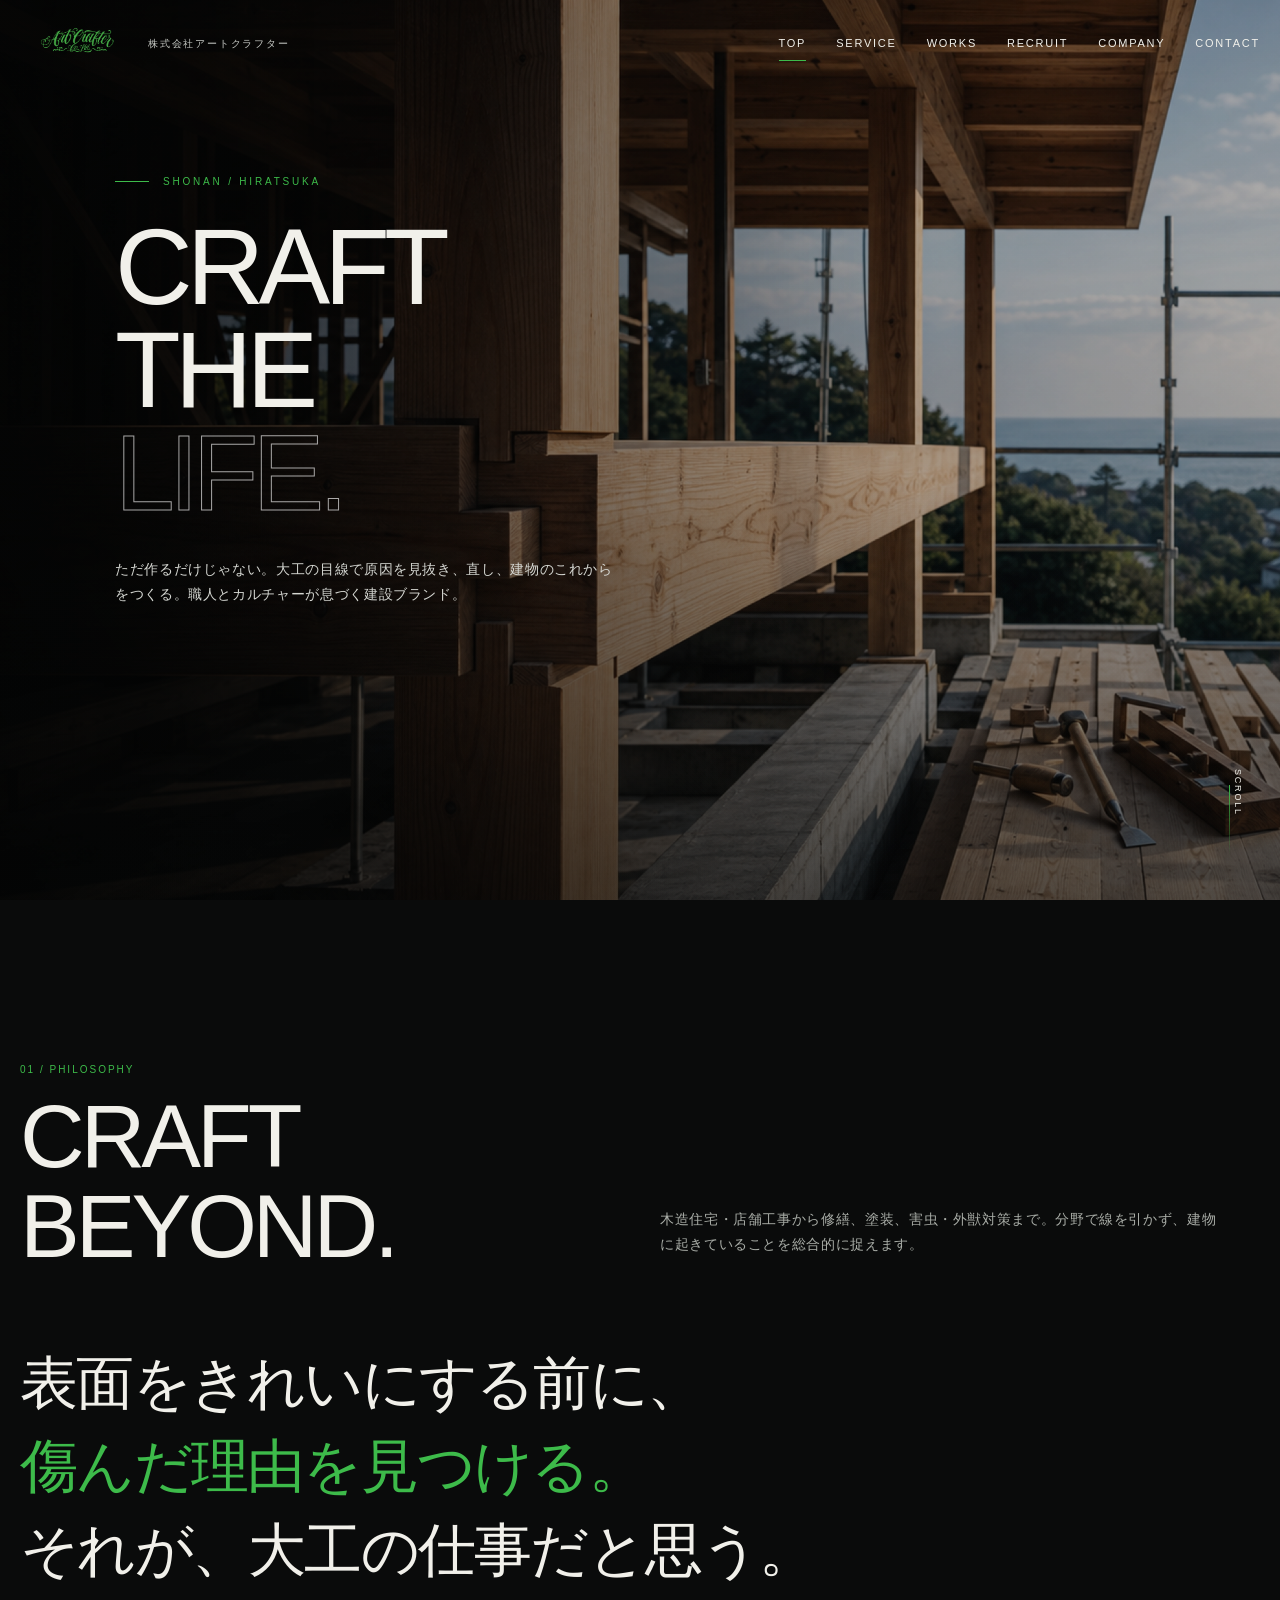
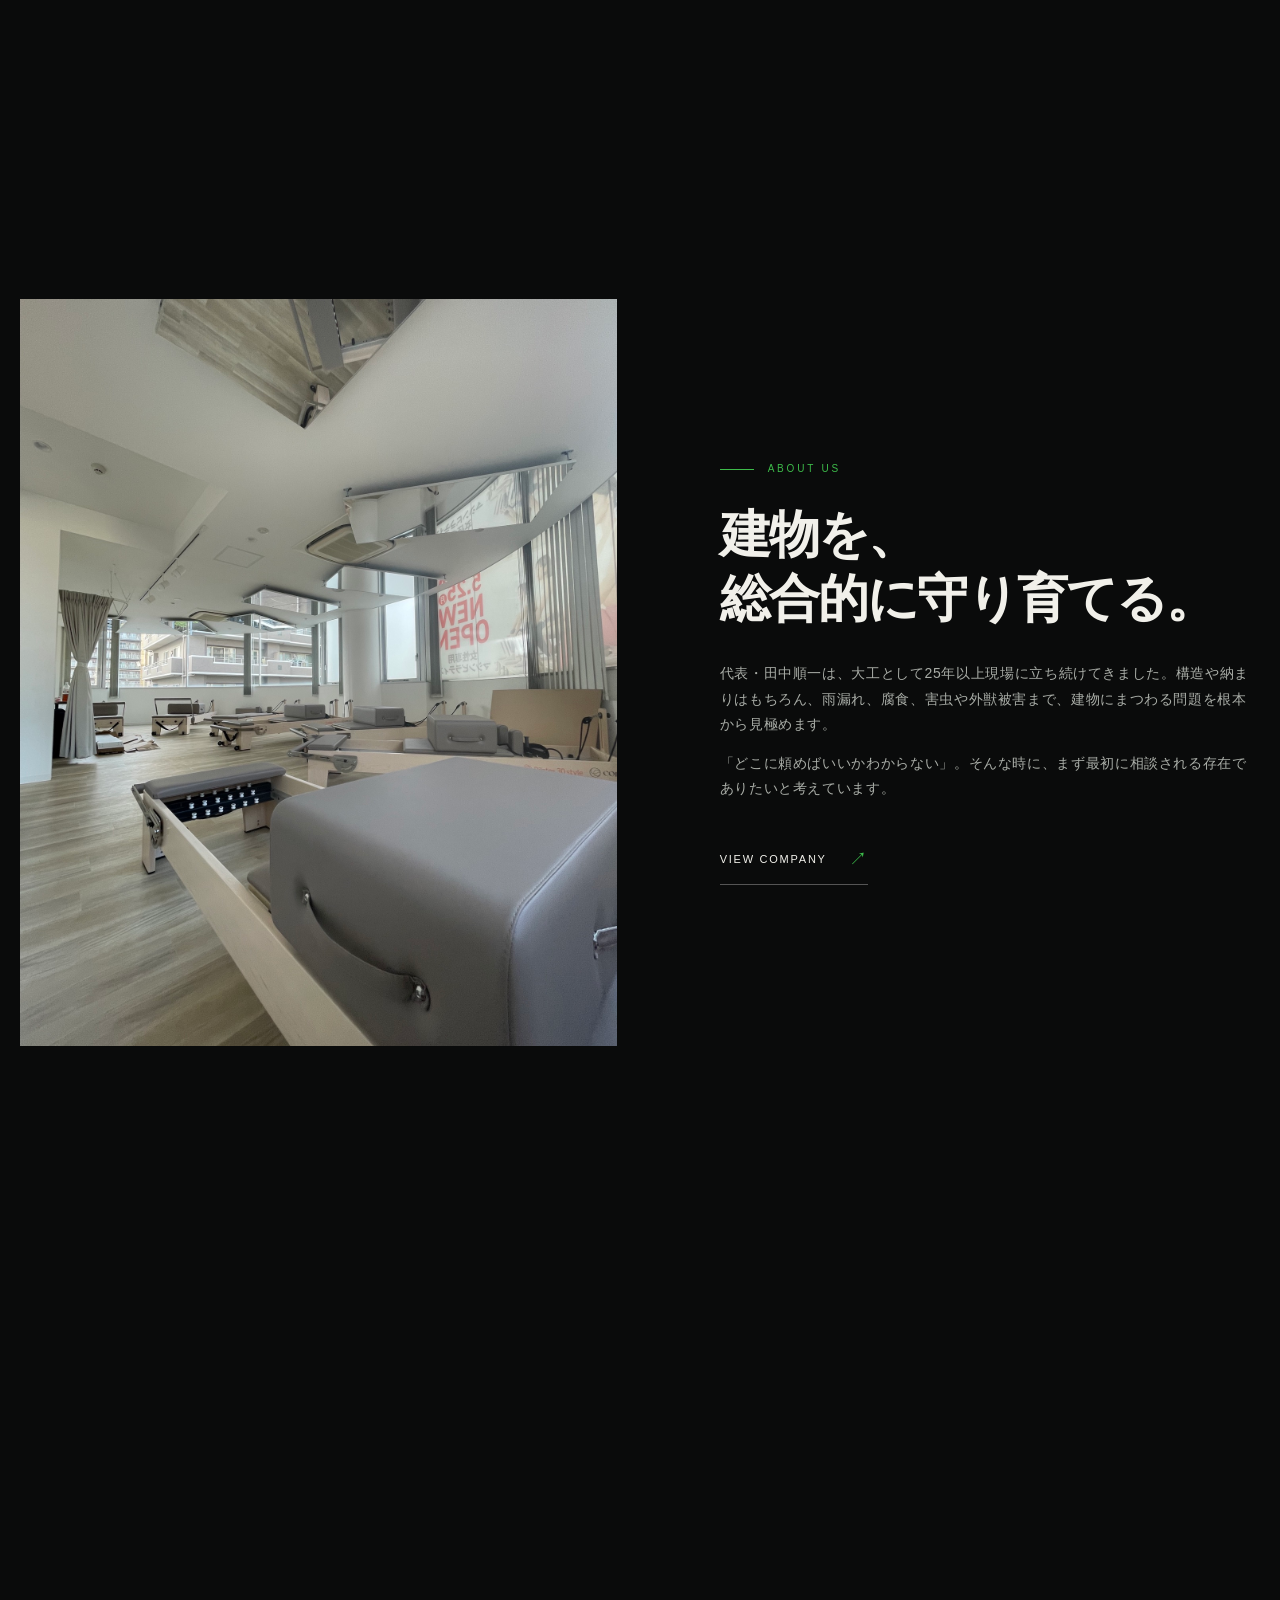
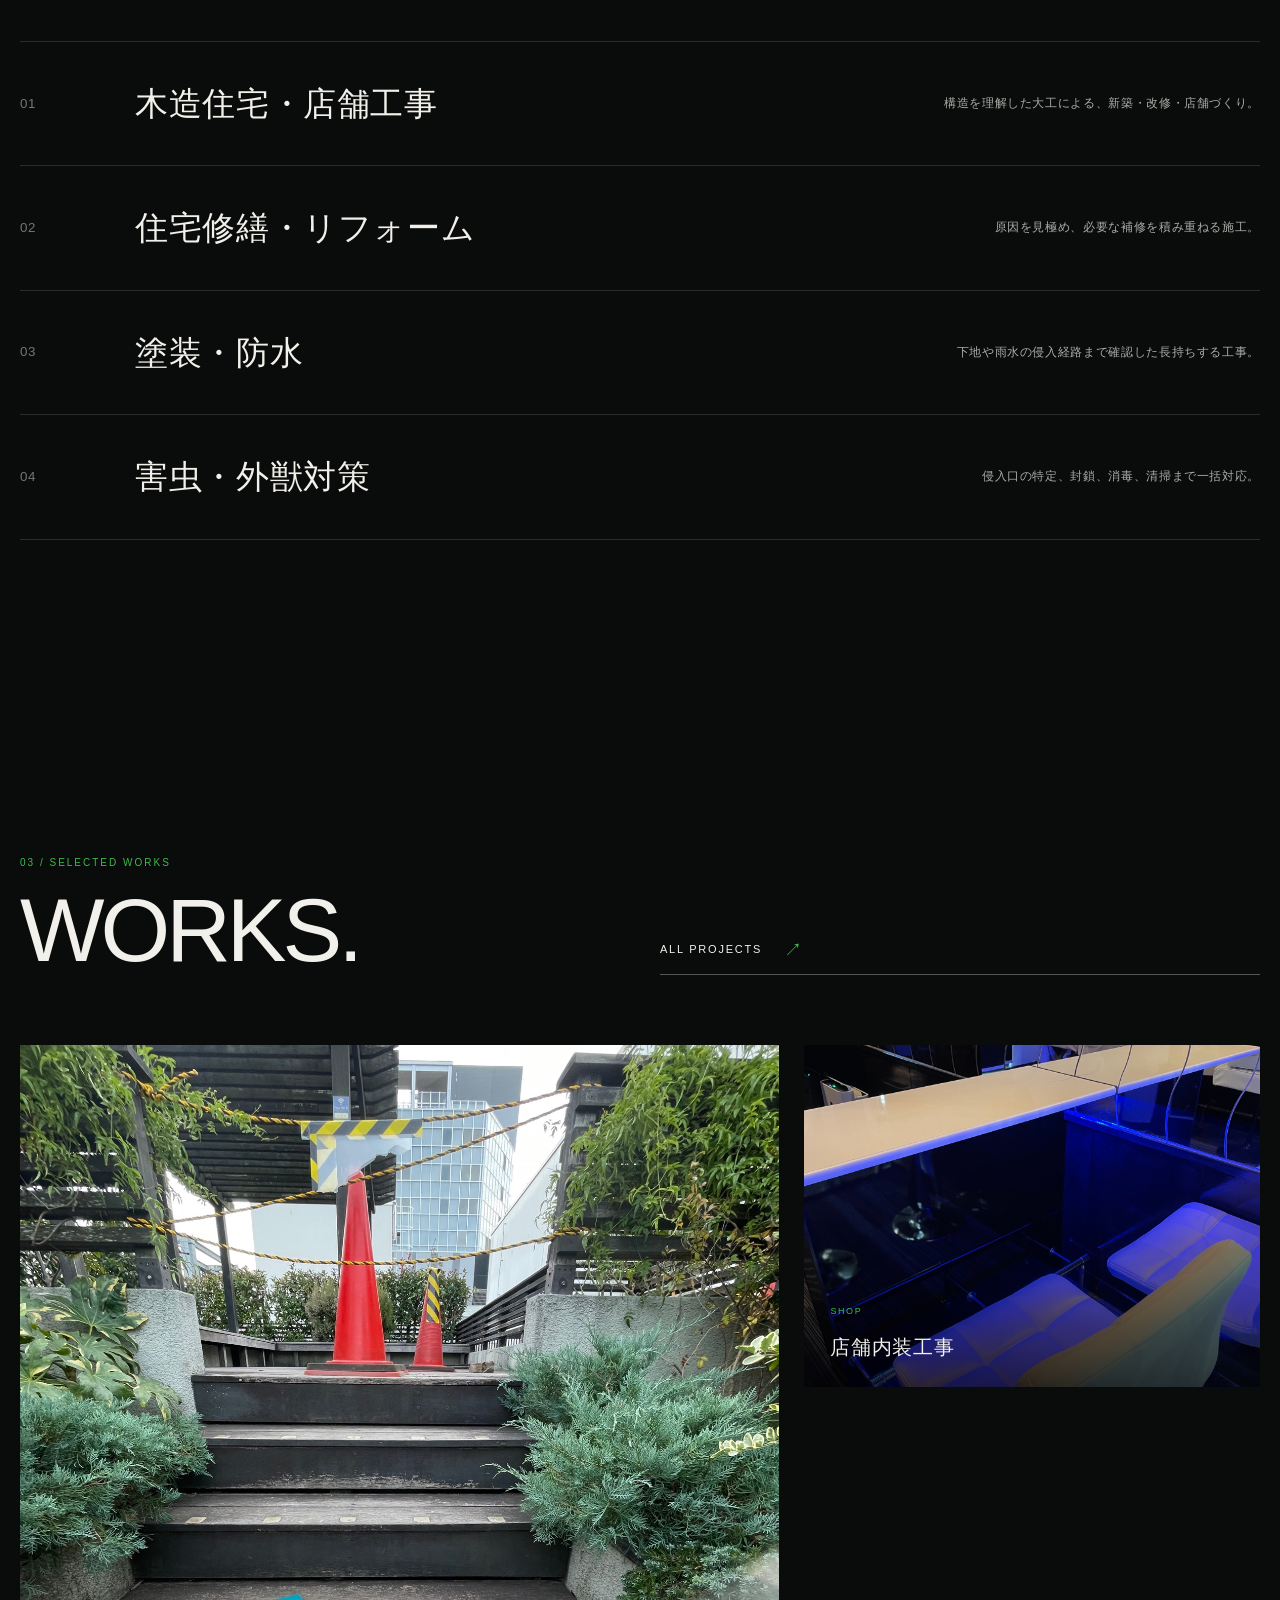
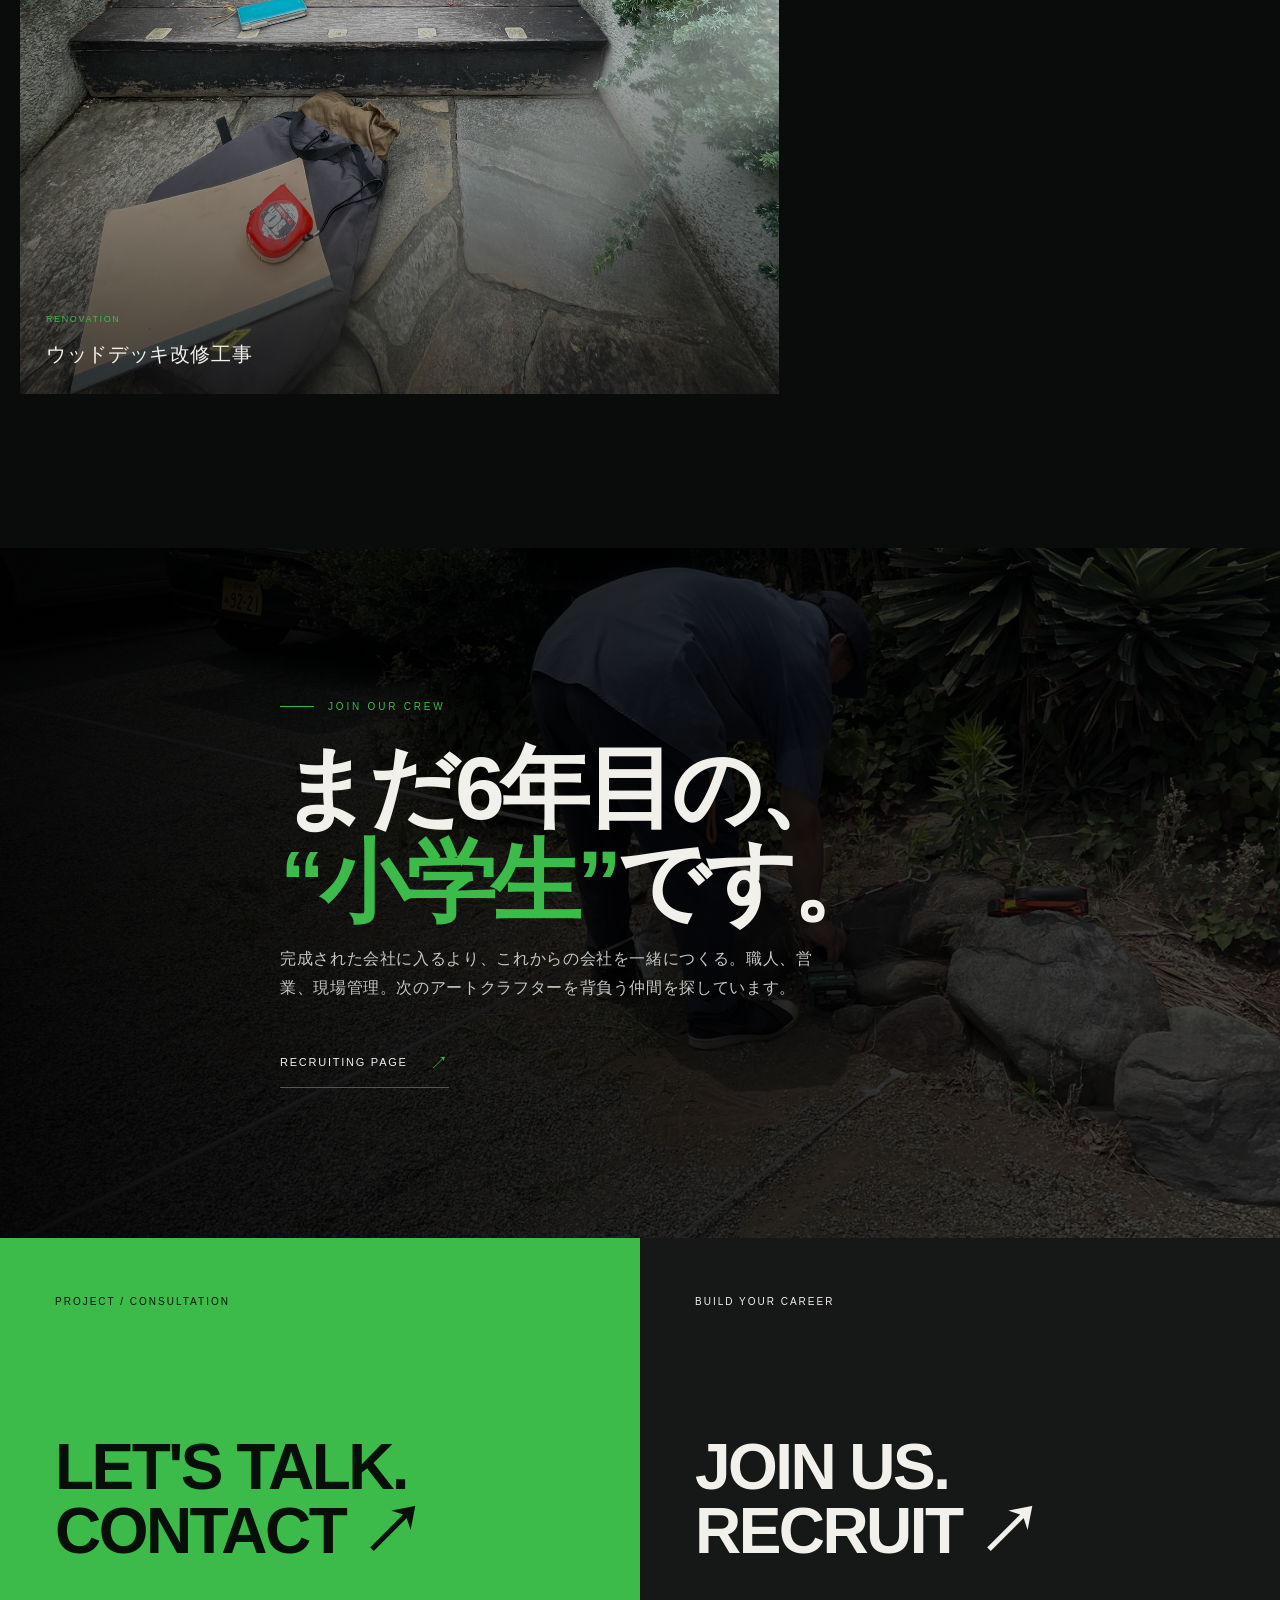
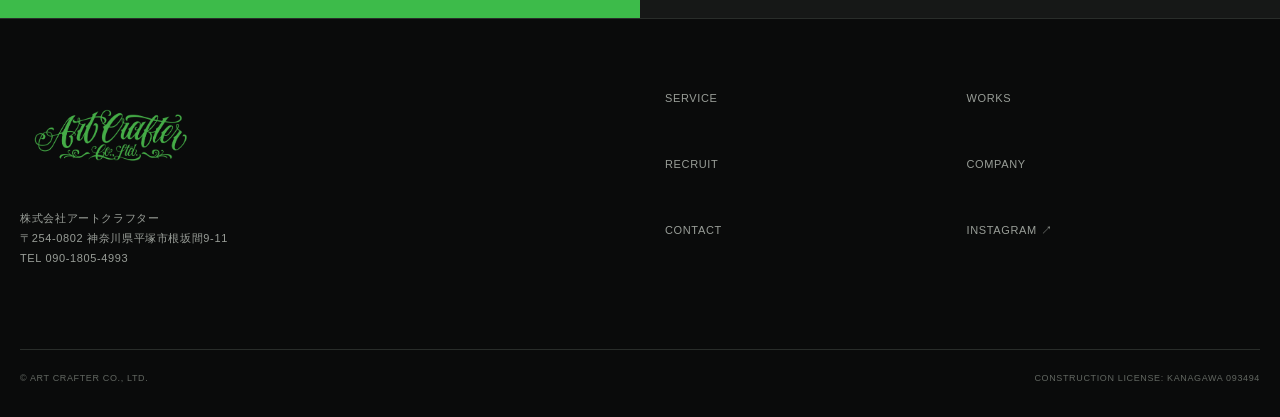
==== index.html @ 4b08b1a6 "Build Art Crafter corporate website" ====
<!doctype html><html lang="ja"><head><meta charset="utf-8"><meta name="viewport" content="width=device-width,initial-scale=1"><title>株式会社アートクラフター｜湘南・平塚の建築会社</title><meta name="description" content="湘南・平塚を中心に、木造住宅、店舗工事、修繕、外獣対策、塗装、リフォームまで。大工の目線で建物を守り、育てる株式会社アートクラフター。"><meta name="keywords" content="平塚 建築会社,湘南 リフォーム,平塚 リフォーム,大工 求人 湘南"><meta property="og:title" content="株式会社アートクラフター"><meta property="og:description" content="CRAFT THE LIFE. 大工の目線で、建物を守り、育てる。"><meta property="og:image" content="https://artcrafter.jp/assets/images/house-05.jpg"><meta property="og:url" content="https://artcrafter.jp/"><meta property="og:type" content="website"><link rel="canonical" href="https://artcrafter.jp/"><link rel="stylesheet" href="styles.css"><link rel="stylesheet" href="hero-generated.css"></head><body>
<header class="header"><div class="header-inner"><a class="brand" href="index.html"><img src="assets/brand/logo-green.png" alt="Art Crafter"><span>株式会社アートクラフター</span></a><button class="menu" aria-label="メニュー">MENU</button><nav class="nav"><a class="active" href="index.html">TOP</a><a href="service.html">SERVICE</a><a href="works.html">WORKS</a><a href="recruit.html">RECRUIT</a><a href="company.html">COMPANY</a><a href="contact.html">CONTACT</a></nav></div></header>
<main><section class="hero"><div class="hero-media hero-media-generated"><img src="assets/images/hero-generated-nopeople-v1.png" alt="湘南の木造建築現場に組まれた精密な木組み"></div><div class="wrap hero-copy"><div class="eyebrow">SHONAN / HIRATSUKA</div><h1>CRAFT<br>THE <em>LIFE.</em></h1><p class="hero-sub">ただ作るだけじゃない。大工の目線で原因を見抜き、直し、建物のこれからをつくる。職人とカルチャーが息づく建設ブランド。</p></div><div class="scroll">SCROLL</div></section>
<section class="section"><div class="wrap"><div class="section-head reveal"><div><span class="section-number">01 / PHILOSOPHY</span><h2 class="section-title">CRAFT<br>BEYOND.</h2></div><p class="section-lead">木造住宅・店舗工事から修繕、塗装、害虫・外獣対策まで。分野で線を引かず、建物に起きていることを総合的に捉えます。</p></div><p class="statement reveal">表面をきれいにする前に、<br><span class="accent">傷んだ理由を見つける。</span><br>それが、大工の仕事だと思う。</p></div></section>
<section class="section"><div class="wrap split"><div class="media media-tall reveal"><img src="assets/images/pilates-03.jpg" alt="ピラティスルーム店舗改修"></div><div class="copy reveal"><div class="eyebrow">ABOUT US</div><h2>建物を、<br>総合的に守り育てる。</h2><p>代表・田中順一は、大工として25年以上現場に立ち続けてきました。構造や納まりはもちろん、雨漏れ、腐食、害虫や外獣被害まで、建物にまつわる問題を根本から見極めます。</p><p>「どこに頼めばいいかわからない」。そんな時に、まず最初に相談される存在でありたいと考えています。</p><a class="link-arrow" href="company.html">VIEW COMPANY <span>↗</span></a></div></div></section>
<section class="section"><div class="wrap"><div class="section-head reveal"><div><span class="section-number">02 / SERVICE</span><h2 class="section-title">WHAT<br>WE DO.</h2></div><p class="section-lead">新しくつくることも、今あるものを長く活かすことも。現場経験を土台に、柔軟に応えます。</p></div><div class="service-list reveal"><a class="service-row" href="service.html"><small>01</small><h3>木造住宅・店舗工事</h3><p>構造を理解した大工による、新築・改修・店舗づくり。</p></a><a class="service-row" href="service.html"><small>02</small><h3>住宅修繕・リフォーム</h3><p>原因を見極め、必要な補修を積み重ねる施工。</p></a><a class="service-row" href="service.html"><small>03</small><h3>塗装・防水</h3><p>下地や雨水の侵入経路まで確認した長持ちする工事。</p></a><a class="service-row" href="service.html"><small>04</small><h3>害虫・外獣対策</h3><p>侵入口の特定、封鎖、消毒、清掃まで一括対応。</p></a></div></div></section>
<section class="section"><div class="wrap"><div class="section-head reveal"><div><span class="section-number">03 / SELECTED WORKS</span><h2 class="section-title">WORKS.</h2></div><a class="link-arrow" href="works.html">ALL PROJECTS <span>↗</span></a></div><div class="works-grid"><a class="work large reveal" href="works.html"><img src="assets/images/deck-04.jpg" alt="ウッドデッキ改修"><div class="work-label"><small>RENOVATION</small><h3>ウッドデッキ改修工事</h3></div></a><a class="work reveal" href="works.html"><img src="assets/images/culture-05.jpg" alt="店舗内装工事"><div class="work-label"><small>SHOP</small><h3>店舗内装工事</h3></div></a><a class="work reveal" href="works.html"><img src="assets/images/omotesando-01.jpg" alt="表参道居室改装"><div class="work-label"><small>INTERIOR</small><h3>居室部改装工事</h3></div></a></div></div></section>
<section class="recruit-band"><div class="bg"><img src="assets/images/house-01.jpg" alt="アートクラフターの職人"></div><div class="wrap recruit-copy reveal"><div class="eyebrow">JOIN OUR CREW</div><h2>まだ6年目の、<br><span class="green">“小学生”</span>です。</h2><p>完成された会社に入るより、これからの会社を一緒につくる。職人、営業、現場管理。次のアートクラフターを背負う仲間を探しています。</p><a class="link-arrow" href="recruit.html">RECRUITING PAGE <span>↗</span></a></div></section>
<section class="cta"><a class="cta-contact" href="contact.html"><span class="cta-label">PROJECT / CONSULTATION</span><h2>LET'S TALK.<br>CONTACT ↗</h2></a><a class="cta-recruit" href="recruit.html"><span class="cta-label">BUILD YOUR CAREER</span><h2>JOIN US.<br>RECRUIT ↗</h2></a></section></main>
<footer class="footer"><div class="wrap"><div class="footer-grid"><div><img class="footer-logo" src="assets/brand/logo-green.png" alt="Art Crafter"><p>株式会社アートクラフター<br>〒254-0802 神奈川県平塚市根坂間9-11<br>TEL 090-1805-4993</p></div><div class="footer-links"><a href="service.html">SERVICE</a><a href="works.html">WORKS</a><a href="recruit.html">RECRUIT</a><a href="company.html">COMPANY</a><a href="contact.html">CONTACT</a><a href="https://www.instagram.com/artcrafter202102/" target="_blank" rel="noopener">INSTAGRAM ↗</a></div></div><div class="copyright"><span>© ART CRAFTER CO., LTD.</span><span>CONSTRUCTION LICENSE: KANAGAWA 093494</span></div></div></footer><script src="script.js"></script></body></html>
---- styles.css ----
:root{--bg:#0a0b0b;--panel:#111312;--ink:#f1f0ea;--muted:#a9ada7;--green:#3dbb4a;--line:#292d2a;--paper:#e8e8e1;--black:#0a0b0b;--max:1240px}*{box-sizing:border-box}html{scroll-behavior:smooth}body{margin:0;background:var(--bg);color:var(--ink);font-family:"Helvetica Neue","Hiragino Kaku Gothic ProN","Yu Gothic",sans-serif;font-weight:400;line-height:1.8;letter-spacing:.04em}body.light{background:var(--paper);color:var(--black)}a{color:inherit;text-decoration:none}img{display:block;width:100%;height:100%;object-fit:cover}button{font:inherit}.wrap{width:min(calc(100% - 40px),var(--max));margin:auto}.header{position:fixed;z-index:50;top:0;left:0;width:100%;height:88px;display:flex;align-items:center;transition:.35s}.header.scrolled{background:rgba(8,9,9,.9);backdrop-filter:blur(16px);border-bottom:1px solid rgba(255,255,255,.08)}.header-inner{width:min(calc(100% - 40px),1400px);margin:auto;display:flex;align-items:center;justify-content:space-between}.brand{display:flex;align-items:center;gap:14px}.brand img{width:114px;height:52px;object-fit:contain}.brand span{font-size:10px;letter-spacing:.18em;color:#c7cac5}.nav{display:flex;align-items:center;gap:30px;font-size:11px;letter-spacing:.16em}.nav a{position:relative}.nav a:after{content:"";position:absolute;left:0;bottom:-7px;width:0;height:1px;background:var(--green);transition:.25s}.nav a:hover:after,.nav a.active:after{width:100%}.menu{display:none;border:0;background:none;color:#fff;font-size:11px;letter-spacing:.14em}.hero{min-height:100svh;position:relative;display:flex;align-items:flex-end;overflow:hidden}.hero-media{position:absolute;inset:0}.hero-media img{filter:brightness(.52) saturate(.78);animation:heroZoom 16s ease-out both}.hero-media:after{content:"";position:absolute;inset:0;background:linear-gradient(90deg,rgba(4,5,5,.74),rgba(4,5,5,.08) 70%),linear-gradient(0deg,rgba(4,5,5,.65),transparent 50%)}@keyframes heroZoom{from{transform:scale(1.08)}to{transform:scale(1)}}.hero-copy{position:relative;z-index:2;padding:0 0 clamp(60px,10vw,120px);max-width:1050px}.eyebrow{display:flex;align-items:center;gap:14px;font-size:10px;letter-spacing:.28em;text-transform:uppercase;color:var(--green);margin-bottom:25px}.eyebrow:before{content:"";width:34px;height:1px;background:currentColor}.hero h1{font-size:clamp(46px,8.4vw,126px);line-height:.96;letter-spacing:-.055em;margin:0;font-weight:500}.hero h1 em{display:block;color:transparent;-webkit-text-stroke:1px rgba(255,255,255,.65);font-style:normal}.hero-sub{margin:32px 0 0;max-width:510px;color:#d5d7d2;font-size:14px}.scroll{position:absolute;right:34px;bottom:45px;z-index:2;font-size:9px;letter-spacing:.2em;writing-mode:vertical-rl}.scroll:after{content:"";display:block;width:1px;height:70px;background:linear-gradient(var(--green),transparent);margin:16px auto 0}.section{padding:clamp(90px,12vw,170px) 0}.section-head{display:grid;grid-template-columns:1fr 1fr;gap:40px;margin-bottom:70px;align-items:end}.section-number{font-size:10px;color:var(--green);letter-spacing:.2em}.section-title{font-size:clamp(46px,7vw,92px);line-height:1;letter-spacing:-.045em;margin:10px 0 0;font-weight:500}.section-lead{max-width:560px;color:var(--muted);font-size:14px}.statement{font-size:clamp(27px,4.5vw,62px);line-height:1.45;letter-spacing:-.03em;margin:0;max-width:1000px}.statement .accent{color:var(--green)}.split{display:grid;grid-template-columns:1.05fr .95fr;gap:clamp(35px,8vw,120px);align-items:center}.media-tall{aspect-ratio:4/5;overflow:hidden}.media-wide{aspect-ratio:16/10;overflow:hidden}.media img{transition:transform .9s cubic-bezier(.2,.7,.2,1)}.media:hover img{transform:scale(1.035)}.copy h2{font-size:clamp(30px,4vw,55px);line-height:1.25;letter-spacing:-.035em;margin:0 0 30px}.copy p{color:var(--muted);font-size:14px}.link-arrow{display:inline-flex;align-items:center;gap:22px;margin-top:28px;padding-bottom:8px;border-bottom:1px solid #555;font-size:11px;letter-spacing:.16em}.link-arrow span{color:var(--green);font-size:18px}.service-list{border-top:1px solid var(--line)}.service-row{display:grid;grid-template-columns:90px 1fr auto;gap:25px;align-items:center;padding:32px 0;border-bottom:1px solid var(--line);transition:.25s}.service-row:hover{padding-left:14px;color:var(--green)}.service-row small{color:#727772}.service-row h3{font-size:clamp(20px,3vw,33px);font-weight:400;margin:0}.service-row p{color:var(--muted);font-size:12px;margin:0;max-width:430px}.works-grid{display:grid;grid-template-columns:1.25fr .75fr;gap:25px}.work{position:relative;overflow:hidden;background:#161817}.work.large{grid-row:span 2;aspect-ratio:4/5}.work:not(.large){aspect-ratio:4/3}.work img{transition:transform 1s}.work:hover img{transform:scale(1.04)}.work:after{content:"";position:absolute;inset:0;background:linear-gradient(0deg,rgba(0,0,0,.7),transparent 55%)}.work-label{position:absolute;z-index:2;left:26px;bottom:22px}.work-label small{color:var(--green);font-size:9px;letter-spacing:.18em}.work-label h3{margin:5px 0 0;font-size:20px;font-weight:400}.recruit-band{position:relative;min-height:690px;display:flex;align-items:center;overflow:hidden}.recruit-band .bg{position:absolute;inset:0}.recruit-band .bg img{filter:brightness(.3) grayscale(.2)}.recruit-band .bg:after{content:"";position:absolute;inset:0;background:linear-gradient(90deg,rgba(0,0,0,.86),rgba(0,0,0,.05))}.recruit-copy{position:relative;z-index:2;max-width:720px}.recruit-copy h2{font-size:clamp(45px,7vw,92px);line-height:1.05;margin:0;letter-spacing:-.05em}.recruit-copy p{max-width:540px;color:#c5c9c3}.green{color:var(--green)}.cta{display:grid;grid-template-columns:1fr 1fr;min-height:380px}.cta>a{padding:55px;display:flex;flex-direction:column;justify-content:space-between;transition:.3s}.cta-contact{background:var(--green);color:#071008}.cta-recruit{background:#161817}.cta-label{font-size:10px;letter-spacing:.2em}.cta h2{font-size:clamp(34px,5vw,70px);line-height:1;margin:0;letter-spacing:-.04em}.cta>a:hover{padding-left:68px}.footer{padding:70px 0 30px;border-top:1px solid var(--line)}.footer-grid{display:grid;grid-template-columns:1fr 1fr;gap:50px}.footer-logo{width:180px;height:auto;object-fit:contain}.footer p,.footer a{font-size:11px;color:#999e98}.footer-links{display:grid;grid-template-columns:repeat(2,1fr);gap:8px}.copyright{display:flex;justify-content:space-between;margin-top:70px;padding-top:20px;border-top:1px solid var(--line);font-size:9px;color:#626761}.page-hero{padding:190px 0 100px;min-height:65vh;display:flex;align-items:end;position:relative;overflow:hidden}.page-hero.with-image{min-height:80vh}.page-hero .backdrop{position:absolute;inset:0}.page-hero .backdrop img{filter:brightness(.32)}.page-hero .backdrop:after{content:"";position:absolute;inset:0;background:linear-gradient(90deg,rgba(0,0,0,.75),transparent)}.page-hero .wrap{position:relative;z-index:2}.page-hero h1{font-size:clamp(64px,11vw,150px);line-height:.85;letter-spacing:-.065em;margin:0}.page-hero p{color:#bec2bc;max-width:550px;margin:35px 0 0}.cards{display:grid;grid-template-columns:repeat(3,1fr);gap:18px}.card{border:1px solid var(--line);padding:35px;min-height:290px}.card .num{color:var(--green);font-size:10px}.card h3{font-size:24px;font-weight:400;margin:50px 0 15px}.card p{color:var(--muted);font-size:12px}.gallery{display:grid;grid-template-columns:repeat(12,1fr);gap:22px}.gallery-item{grid-column:span 6}.gallery-item:nth-child(3n){grid-column:span 12}.gallery-item .media{aspect-ratio:4/3;overflow:hidden}.gallery-item:nth-child(3n) .media{aspect-ratio:16/8}.gallery-item h3{font-size:18px;font-weight:400;margin:15px 0 0}.gallery-item small{color:var(--green);font-size:9px;letter-spacing:.14em}.jobs{border-top:1px solid var(--line)}.job{display:grid;grid-template-columns:.65fr 1.35fr;gap:50px;padding:55px 0;border-bottom:1px solid var(--line)}.job h3{font-size:29px;font-weight:400;margin:0}.job-body{color:var(--muted);font-size:13px}.salary{display:inline-block;margin-top:18px;color:var(--ink);border:1px solid #404440;padding:10px 14px}.values{display:grid;grid-template-columns:repeat(4,1fr);gap:12px}.value{aspect-ratio:1;background:#151716;padding:24px;display:flex;align-items:end;font-size:18px;border-top:2px solid var(--green)}.table{border-top:1px solid var(--line)}.tr{display:grid;grid-template-columns:220px 1fr;padding:23px 0;border-bottom:1px solid var(--line);font-size:13px}.tr dt{color:#7d827c}.tr dd{margin:0}.contact-grid{display:grid;grid-template-columns:1fr 1fr;gap:18px}.contact-card{border:1px solid var(--line);min-height:280px;padding:38px;display:flex;flex-direction:column;justify-content:space-between;transition:.3s}.contact-card:hover{background:var(--green);color:#061007}.contact-card small{font-size:10px;letter-spacing:.18em}.contact-card strong{font-size:clamp(23px,3vw,39px);font-weight:400;word-break:break-all}.reveal{opacity:0;transform:translateY(28px);transition:opacity .8s,transform .8s}.reveal.is-visible{opacity:1;transform:none}@media(max-width:800px){.header{height:70px}.brand img{width:91px;height:42px}.brand span,.nav{display:none}.menu{display:block}.nav.open{display:flex;position:fixed;inset:70px 0 0;background:#0a0b0b;flex-direction:column;align-items:flex-start;padding:50px 30px;gap:25px;font-size:18px}.hero h1{font-size:15vw}.hero-sub{font-size:12px}.scroll{display:none}.section-head,.split,.footer-grid,.job{grid-template-columns:1fr}.section-head{gap:20px}.section-lead{margin-top:0}.works-grid{grid-template-columns:1fr}.work.large{grid-row:auto;aspect-ratio:4/5}.cta{grid-template-columns:1fr;min-height:auto}.cta>a{min-height:260px;padding:35px}.cards{grid-template-columns:1fr}.gallery{gap:35px}.gallery-item,.gallery-item:nth-child(3n){grid-column:span 12}.gallery-item:nth-child(3n) .media{aspect-ratio:4/3}.values{grid-template-columns:1fr 1fr}.tr{grid-template-columns:1fr;gap:7px}.contact-grid{grid-template-columns:1fr}.contact-card{min-height:220px}.page-hero{padding-top:140px}.page-hero h1{font-size:20vw}.footer-links{margin-top:20px}.copyright{gap:20px;flex-direction:column}.service-row{grid-template-columns:44px 1fr}.service-row p{display:none}}
---- hero-generated.css ----
.hero-media-generated img {
  filter: brightness(.72) saturate(.86);
  object-position: center center;
}

.hero-media-generated::after {
  background:
    linear-gradient(90deg, rgba(4, 5, 5, .73) 0%, rgba(4, 5, 5, .38) 38%, rgba(4, 5, 5, .04) 72%),
    linear-gradient(0deg, rgba(4, 5, 5, .48), transparent 48%);
}

@media (max-width: 800px) {
  .hero-media-generated img {
    object-position: 62% center;
  }

  .hero-media-generated::after {
    background:
      linear-gradient(90deg, rgba(4, 5, 5, .65), rgba(4, 5, 5, .12)),
      linear-gradient(0deg, rgba(4, 5, 5, .58), transparent 55%);
  }
}
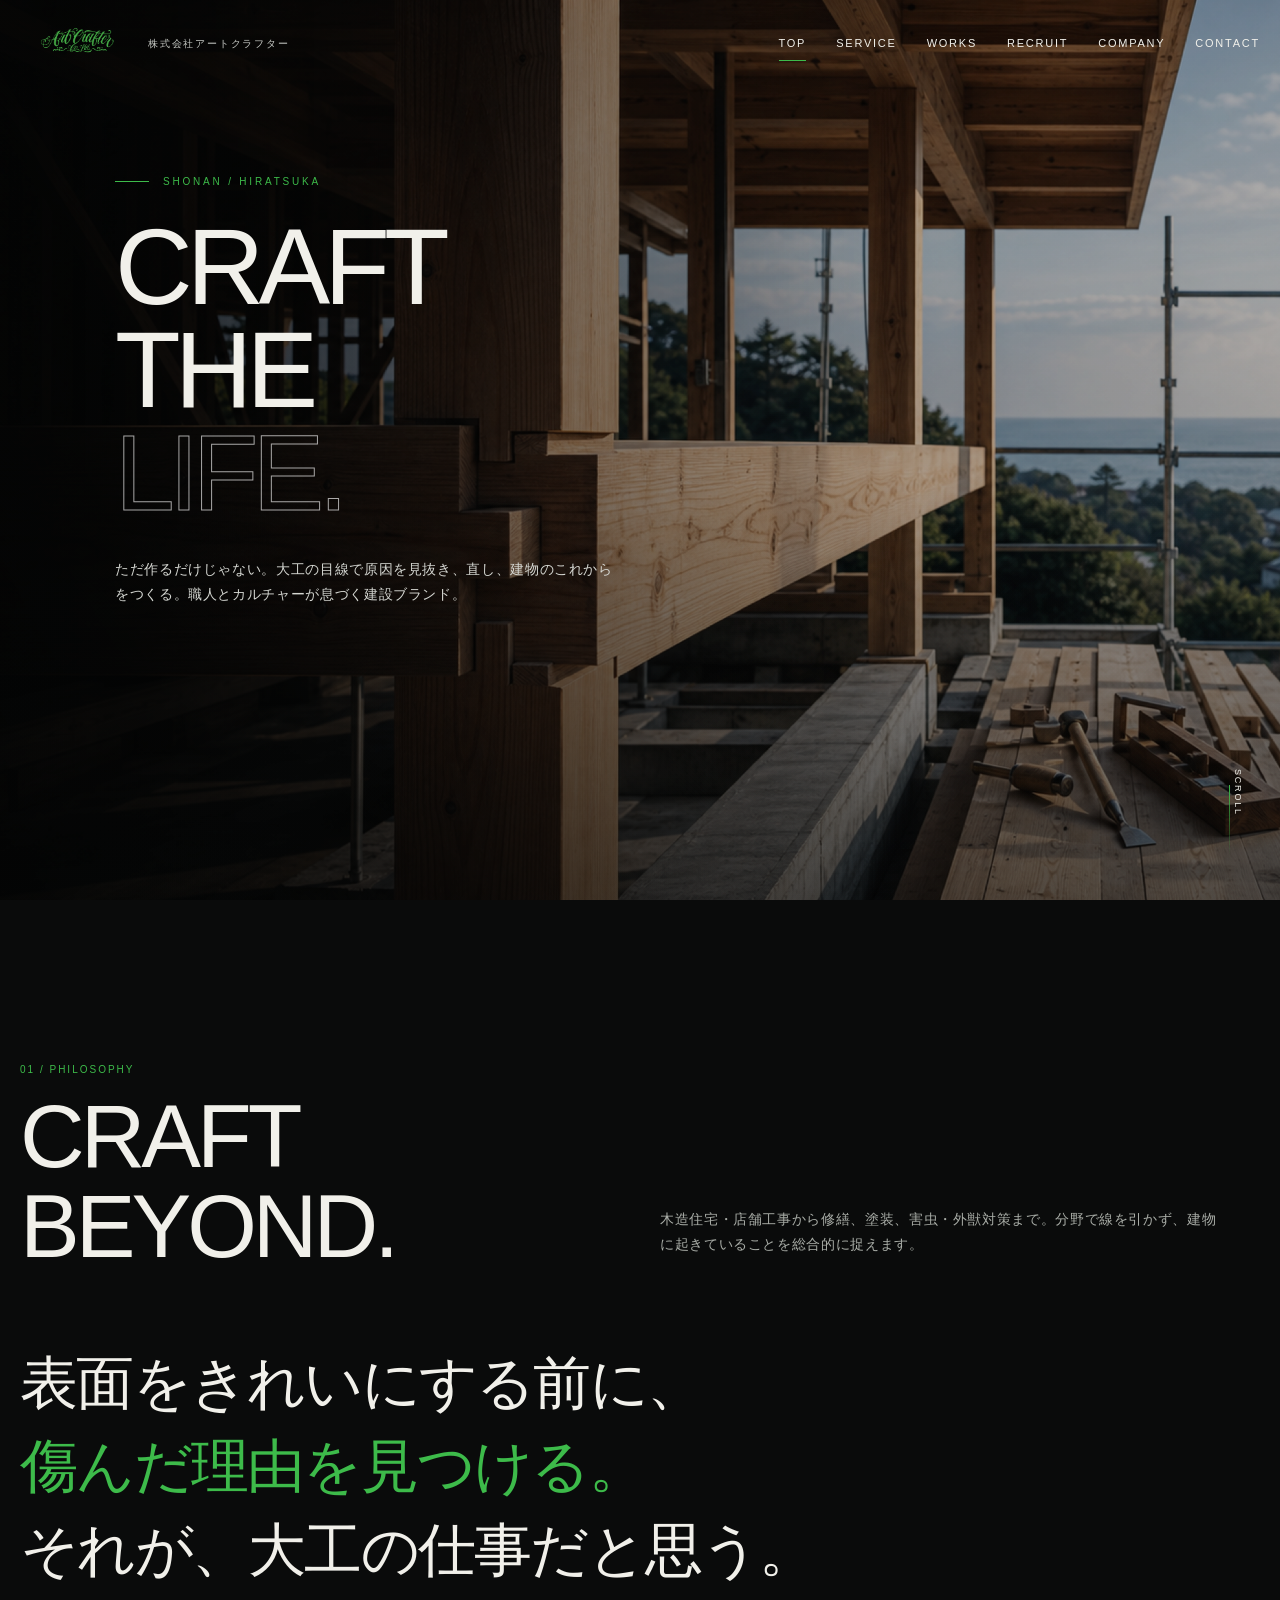
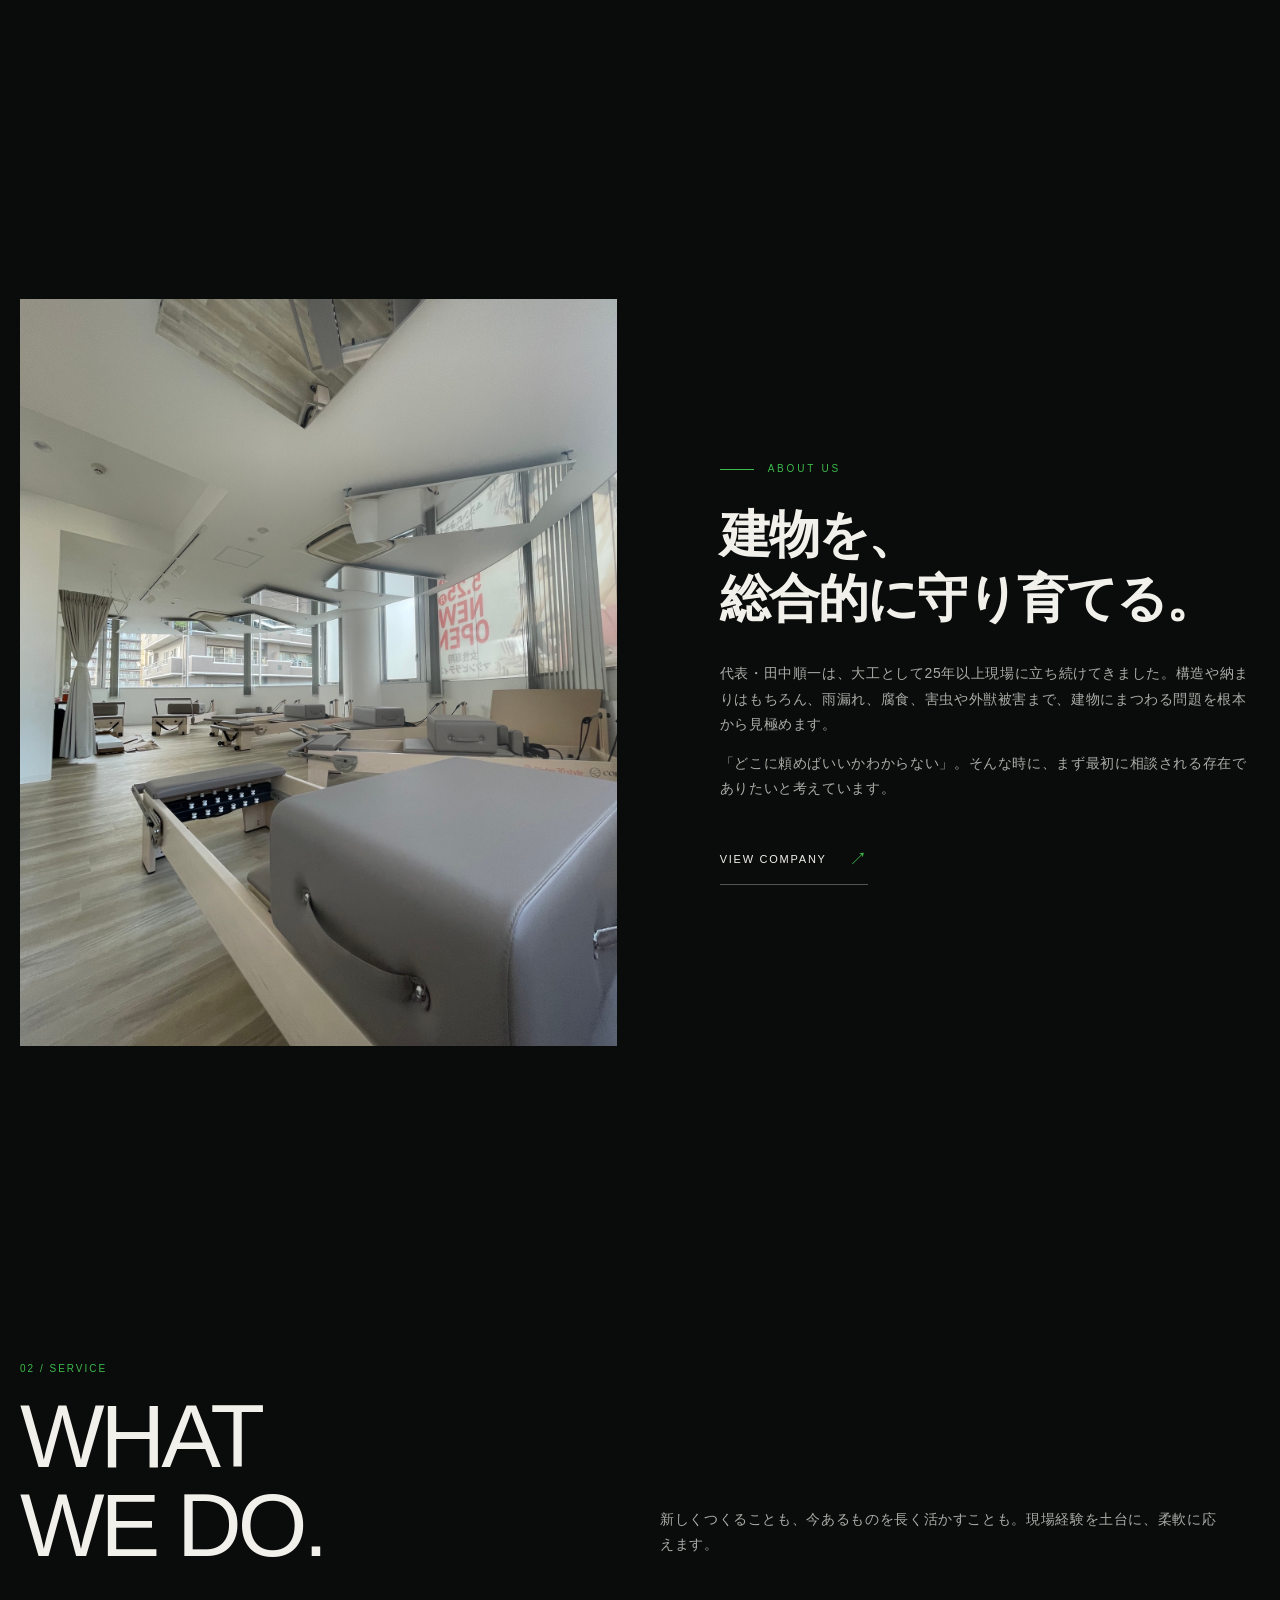
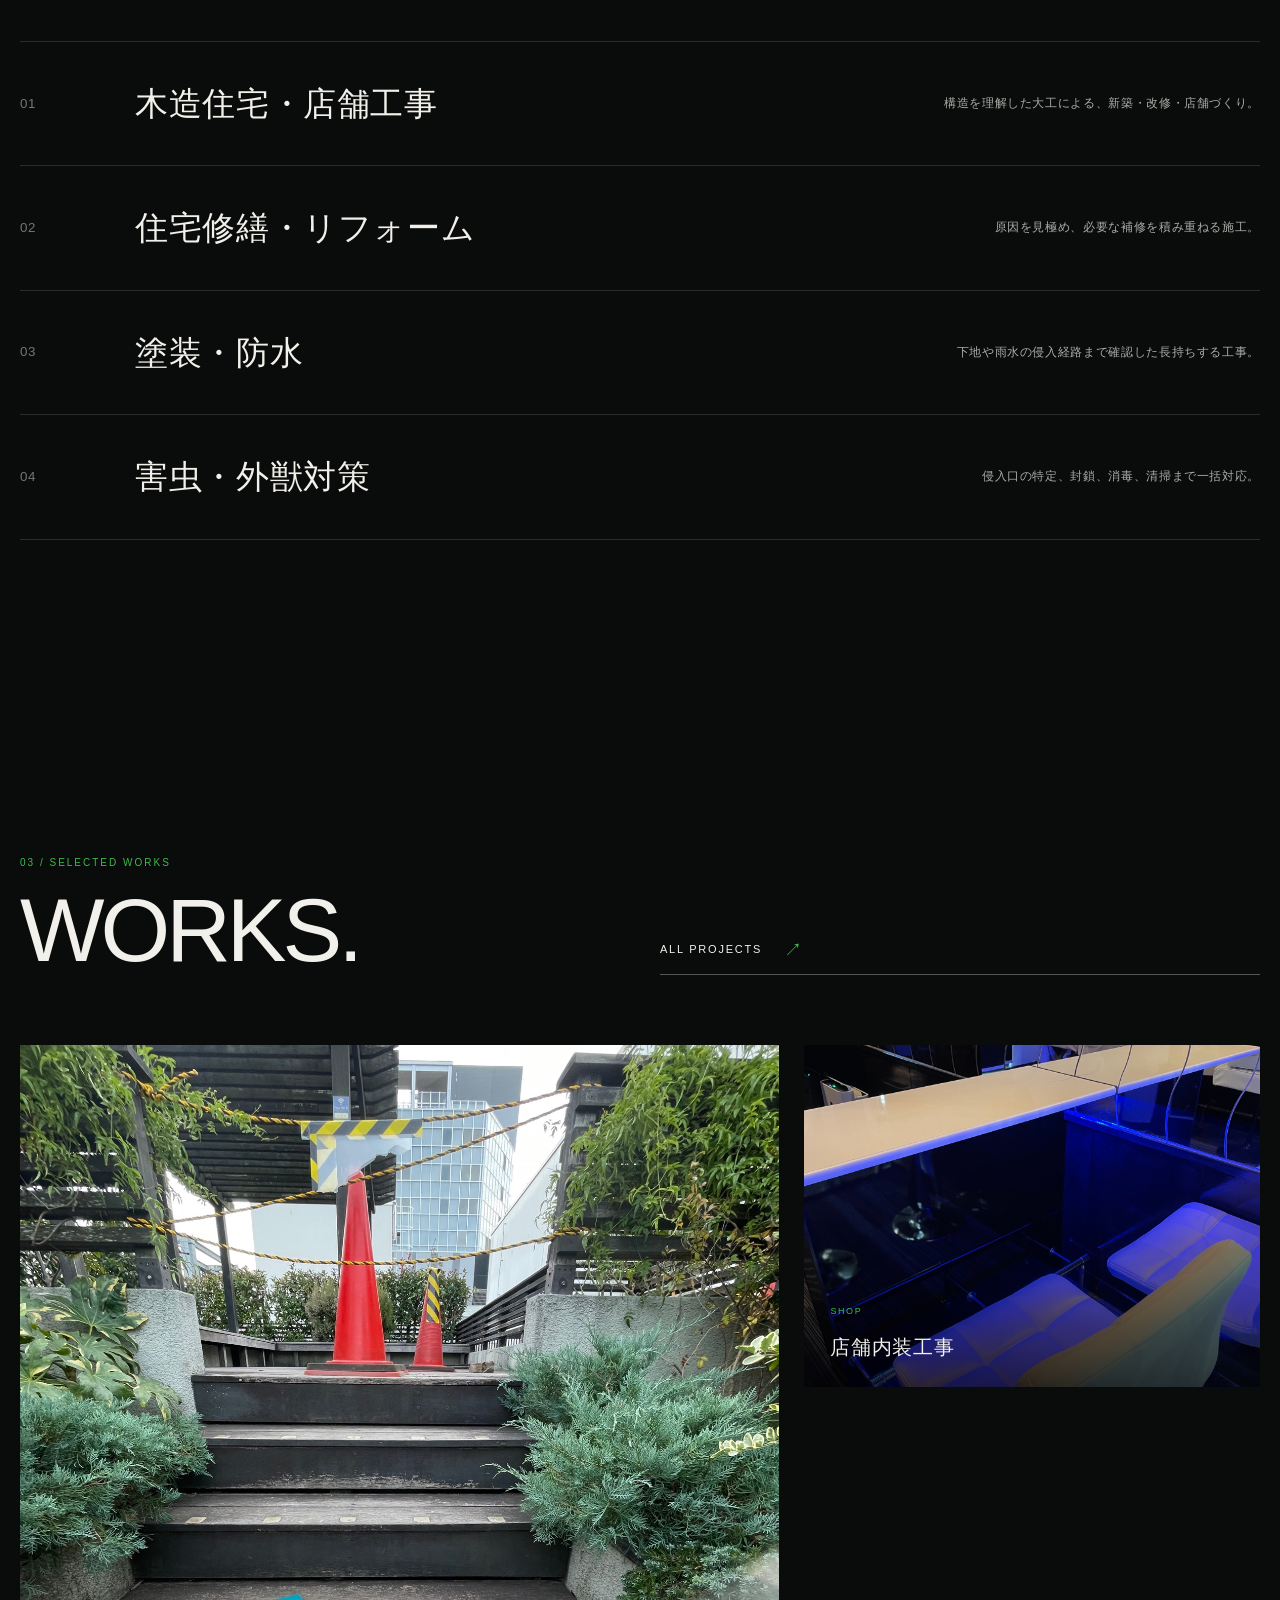
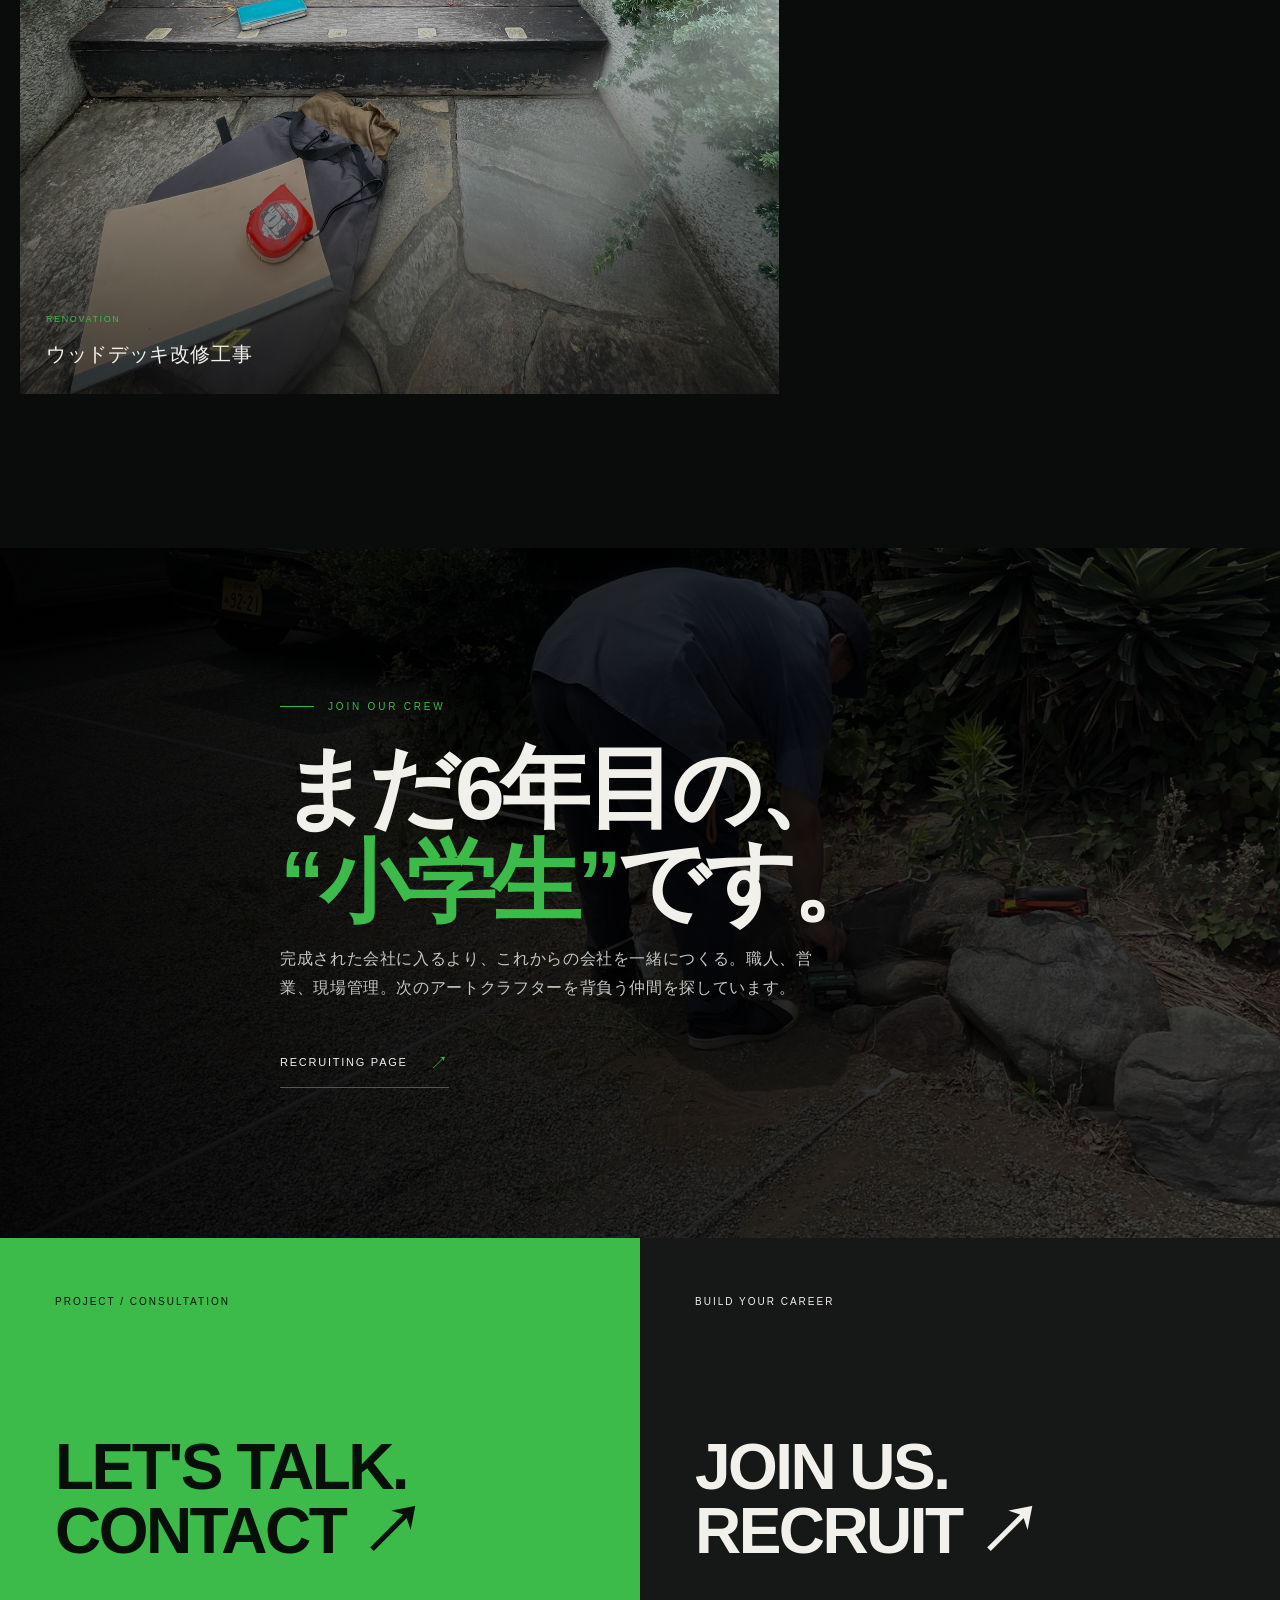
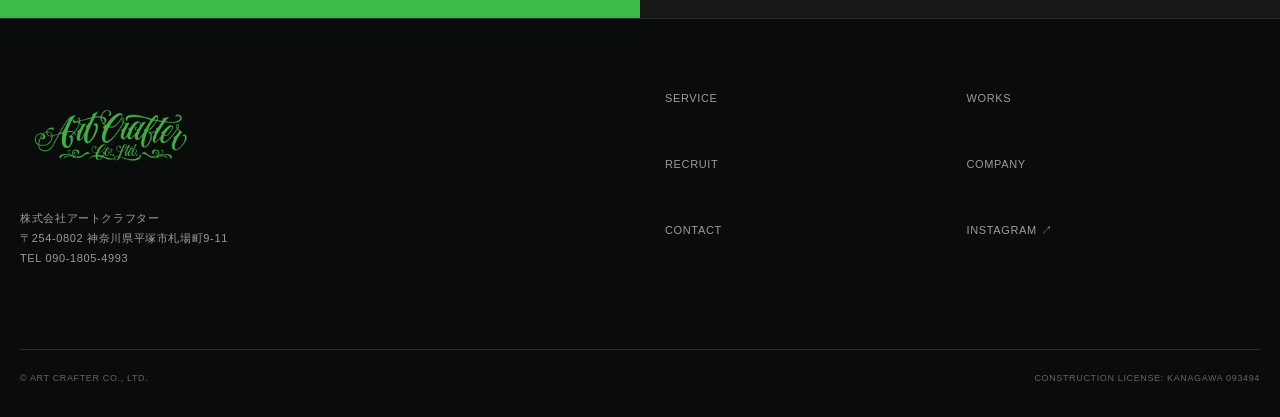
==== commit d70ab254: "Update company address" ====
--- a/index.html
+++ b/index.html
@@ -7,4 +7,4 @@
 <section class="section"><div class="wrap"><div class="section-head reveal"><div><span class="section-number">03 / SELECTED WORKS</span><h2 class="section-title">WORKS.</h2></div><a class="link-arrow" href="works.html">ALL PROJECTS <span>↗</span></a></div><div class="works-grid"><a class="work large reveal" href="works.html"><img src="assets/images/deck-04.jpg" alt="ウッドデッキ改修"><div class="work-label"><small>RENOVATION</small><h3>ウッドデッキ改修工事</h3></div></a><a class="work reveal" href="works.html"><img src="assets/images/culture-05.jpg" alt="店舗内装工事"><div class="work-label"><small>SHOP</small><h3>店舗内装工事</h3></div></a><a class="work reveal" href="works.html"><img src="assets/images/omotesando-01.jpg" alt="表参道居室改装"><div class="work-label"><small>INTERIOR</small><h3>居室部改装工事</h3></div></a></div></div></section>
 <section class="recruit-band"><div class="bg"><img src="assets/images/house-01.jpg" alt="アートクラフターの職人"></div><div class="wrap recruit-copy reveal"><div class="eyebrow">JOIN OUR CREW</div><h2>まだ6年目の、<br><span class="green">“小学生”</span>です。</h2><p>完成された会社に入るより、これからの会社を一緒につくる。職人、営業、現場管理。次のアートクラフターを背負う仲間を探しています。</p><a class="link-arrow" href="recruit.html">RECRUITING PAGE <span>↗</span></a></div></section>
 <section class="cta"><a class="cta-contact" href="contact.html"><span class="cta-label">PROJECT / CONSULTATION</span><h2>LET'S TALK.<br>CONTACT ↗</h2></a><a class="cta-recruit" href="recruit.html"><span class="cta-label">BUILD YOUR CAREER</span><h2>JOIN US.<br>RECRUIT ↗</h2></a></section></main>
-<footer class="footer"><div class="wrap"><div class="footer-grid"><div><img class="footer-logo" src="assets/brand/logo-green.png" alt="Art Crafter"><p>株式会社アートクラフター<br>〒254-0802 神奈川県平塚市根坂間9-11<br>TEL 090-1805-4993</p></div><div class="footer-links"><a href="service.html">SERVICE</a><a href="works.html">WORKS</a><a href="recruit.html">RECRUIT</a><a href="company.html">COMPANY</a><a href="contact.html">CONTACT</a><a href="https://www.instagram.com/artcrafter202102/" target="_blank" rel="noopener">INSTAGRAM ↗</a></div></div><div class="copyright"><span>© ART CRAFTER CO., LTD.</span><span>CONSTRUCTION LICENSE: KANAGAWA 093494</span></div></div></footer><script src="script.js"></script></body></html>
+<footer class="footer"><div class="wrap"><div class="footer-grid"><div><img class="footer-logo" src="assets/brand/logo-green.png" alt="Art Crafter"><p>株式会社アートクラフター<br>〒254-0802 神奈川県平塚市札場町9-11<br>TEL 090-1805-4993</p></div><div class="footer-links"><a href="service.html">SERVICE</a><a href="works.html">WORKS</a><a href="recruit.html">RECRUIT</a><a href="company.html">COMPANY</a><a href="contact.html">CONTACT</a><a href="https://www.instagram.com/artcrafter202102/" target="_blank" rel="noopener">INSTAGRAM ↗</a></div></div><div class="copyright"><span>© ART CRAFTER CO., LTD.</span><span>CONSTRUCTION LICENSE: KANAGAWA 093494</span></div></div></footer><script src="script.js"></script></body></html>
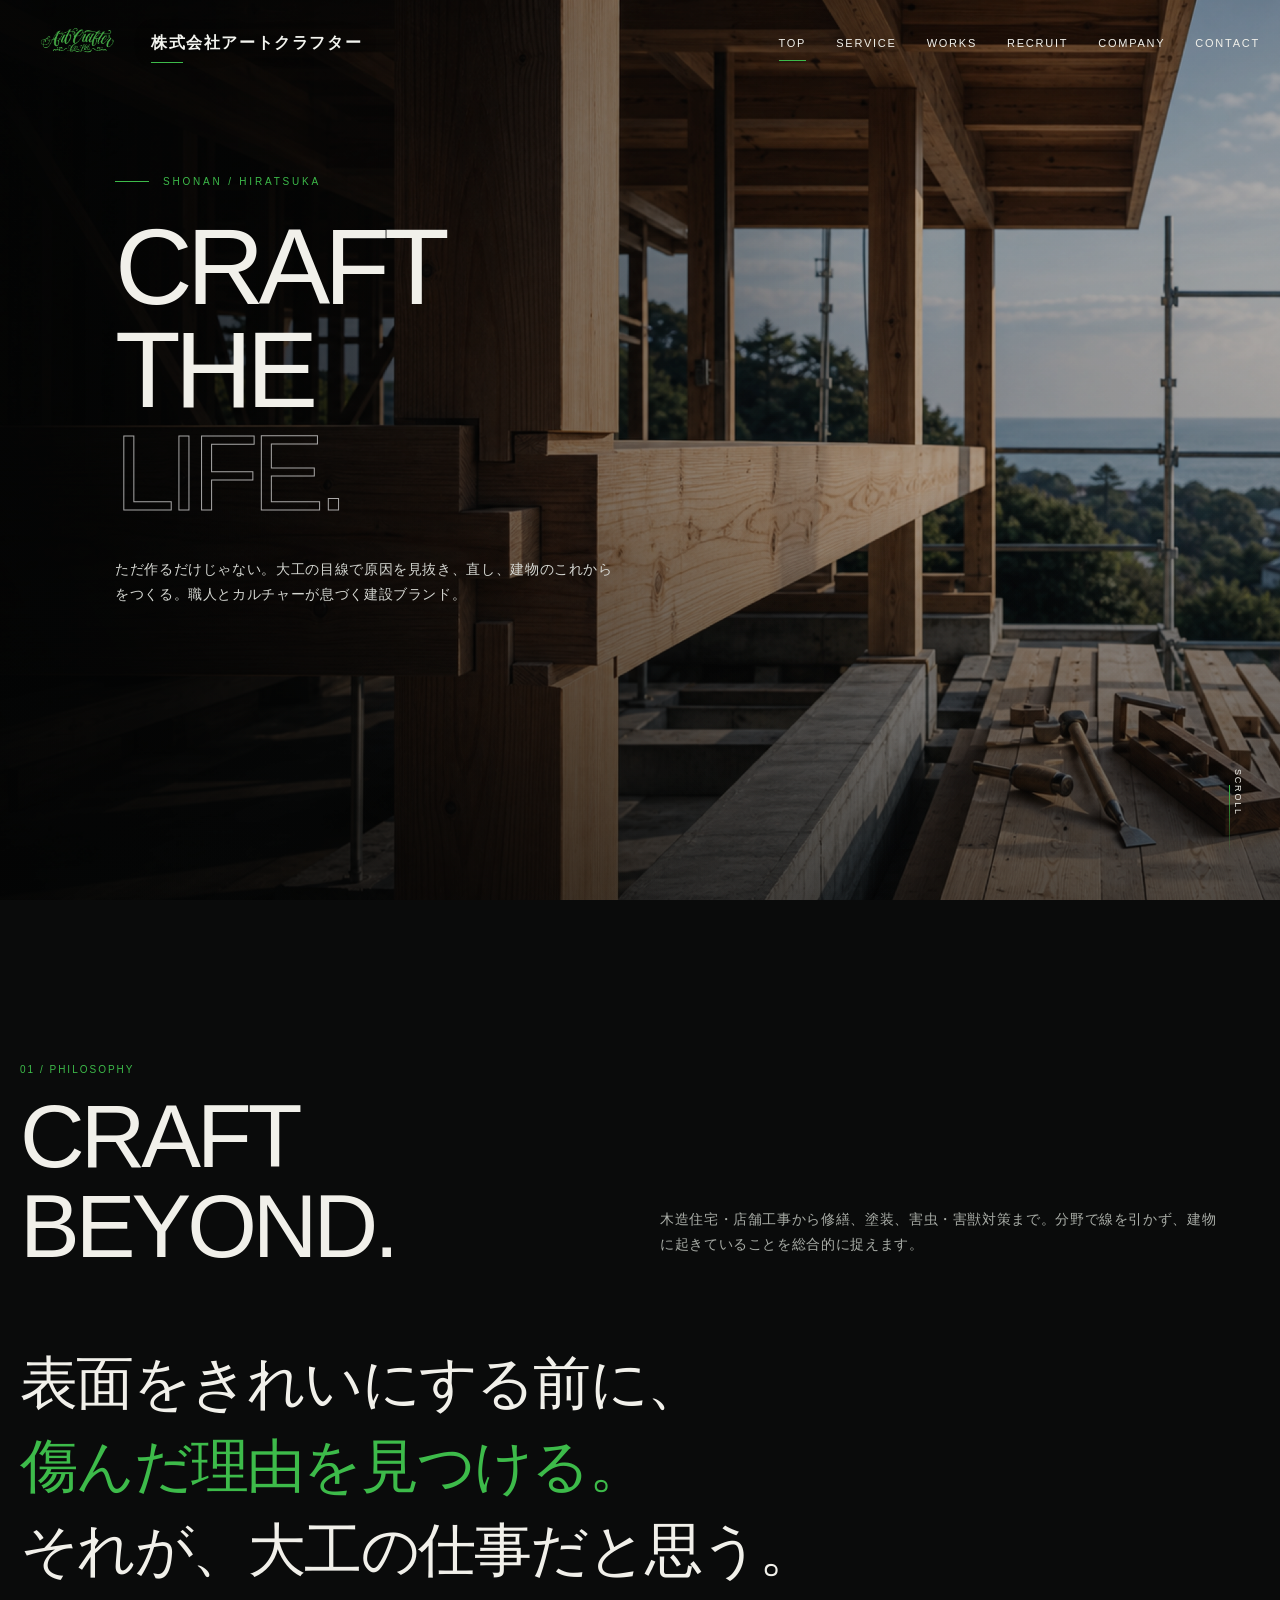
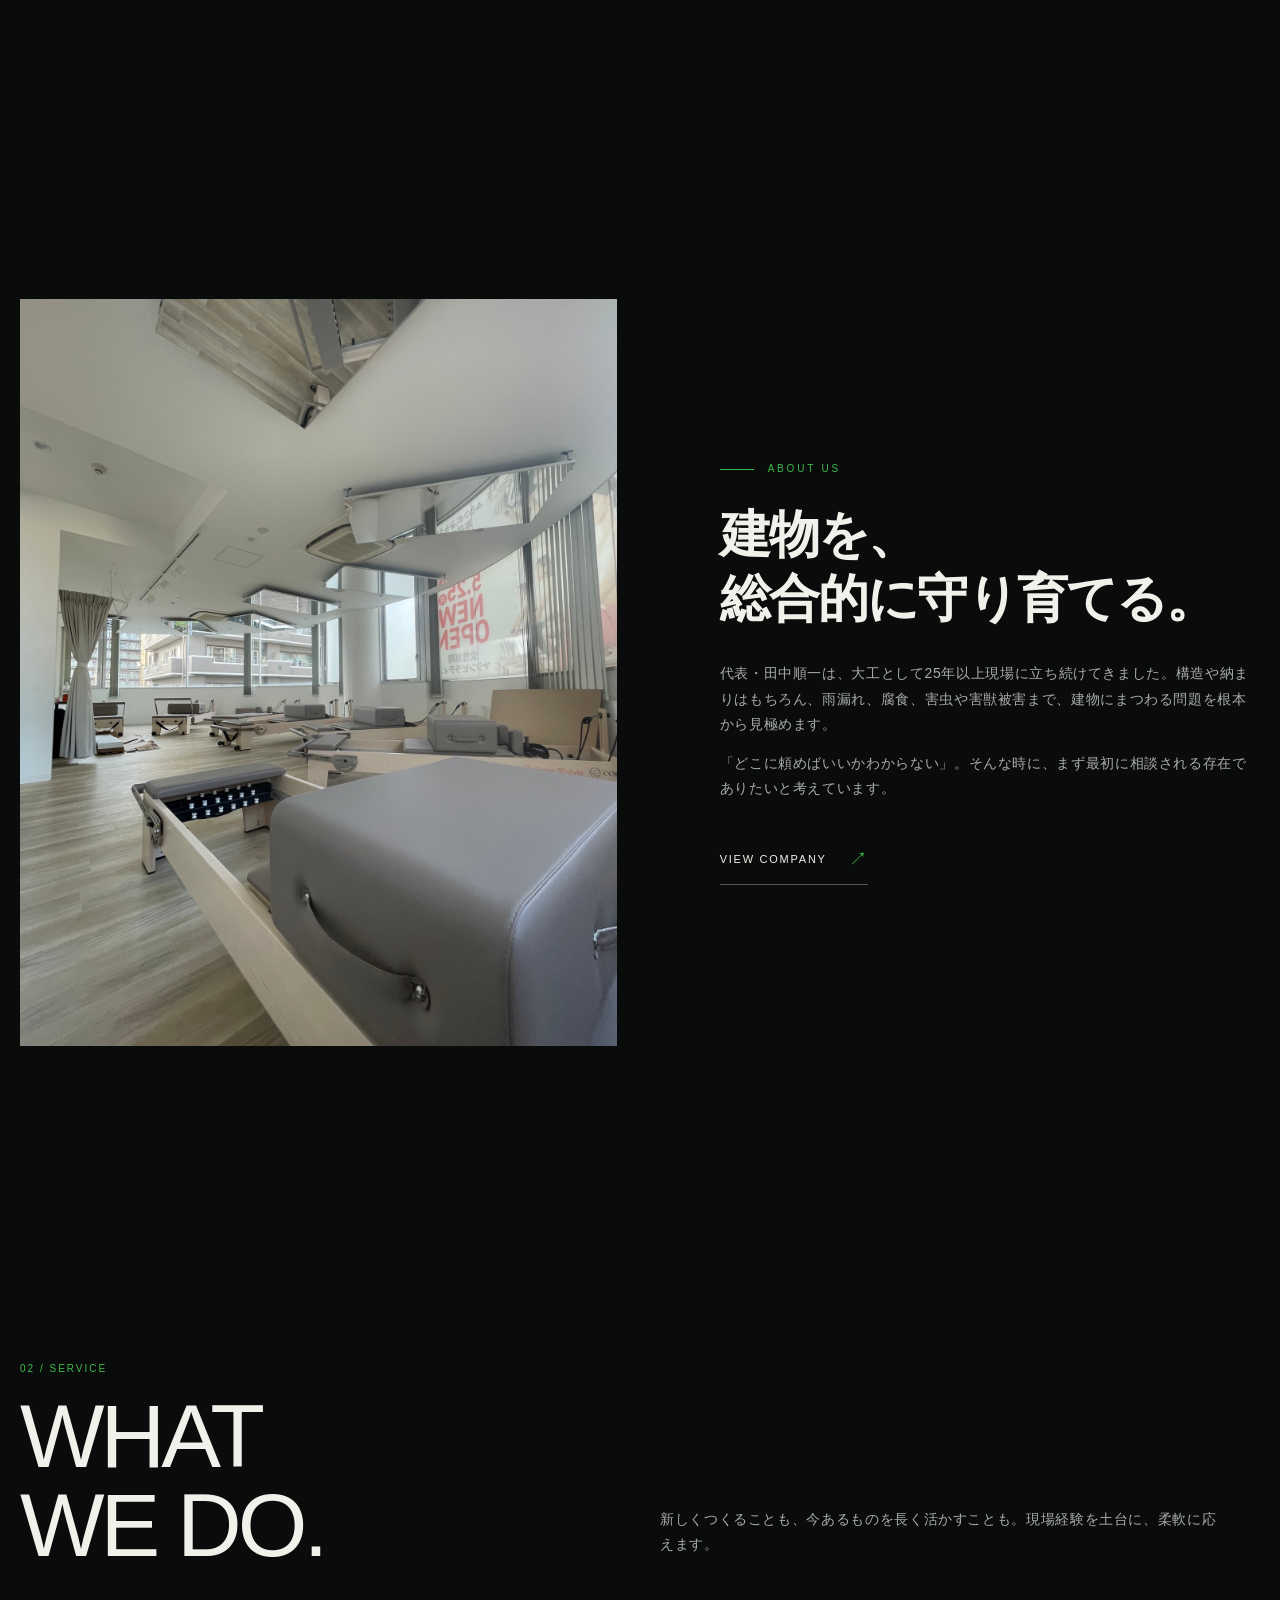
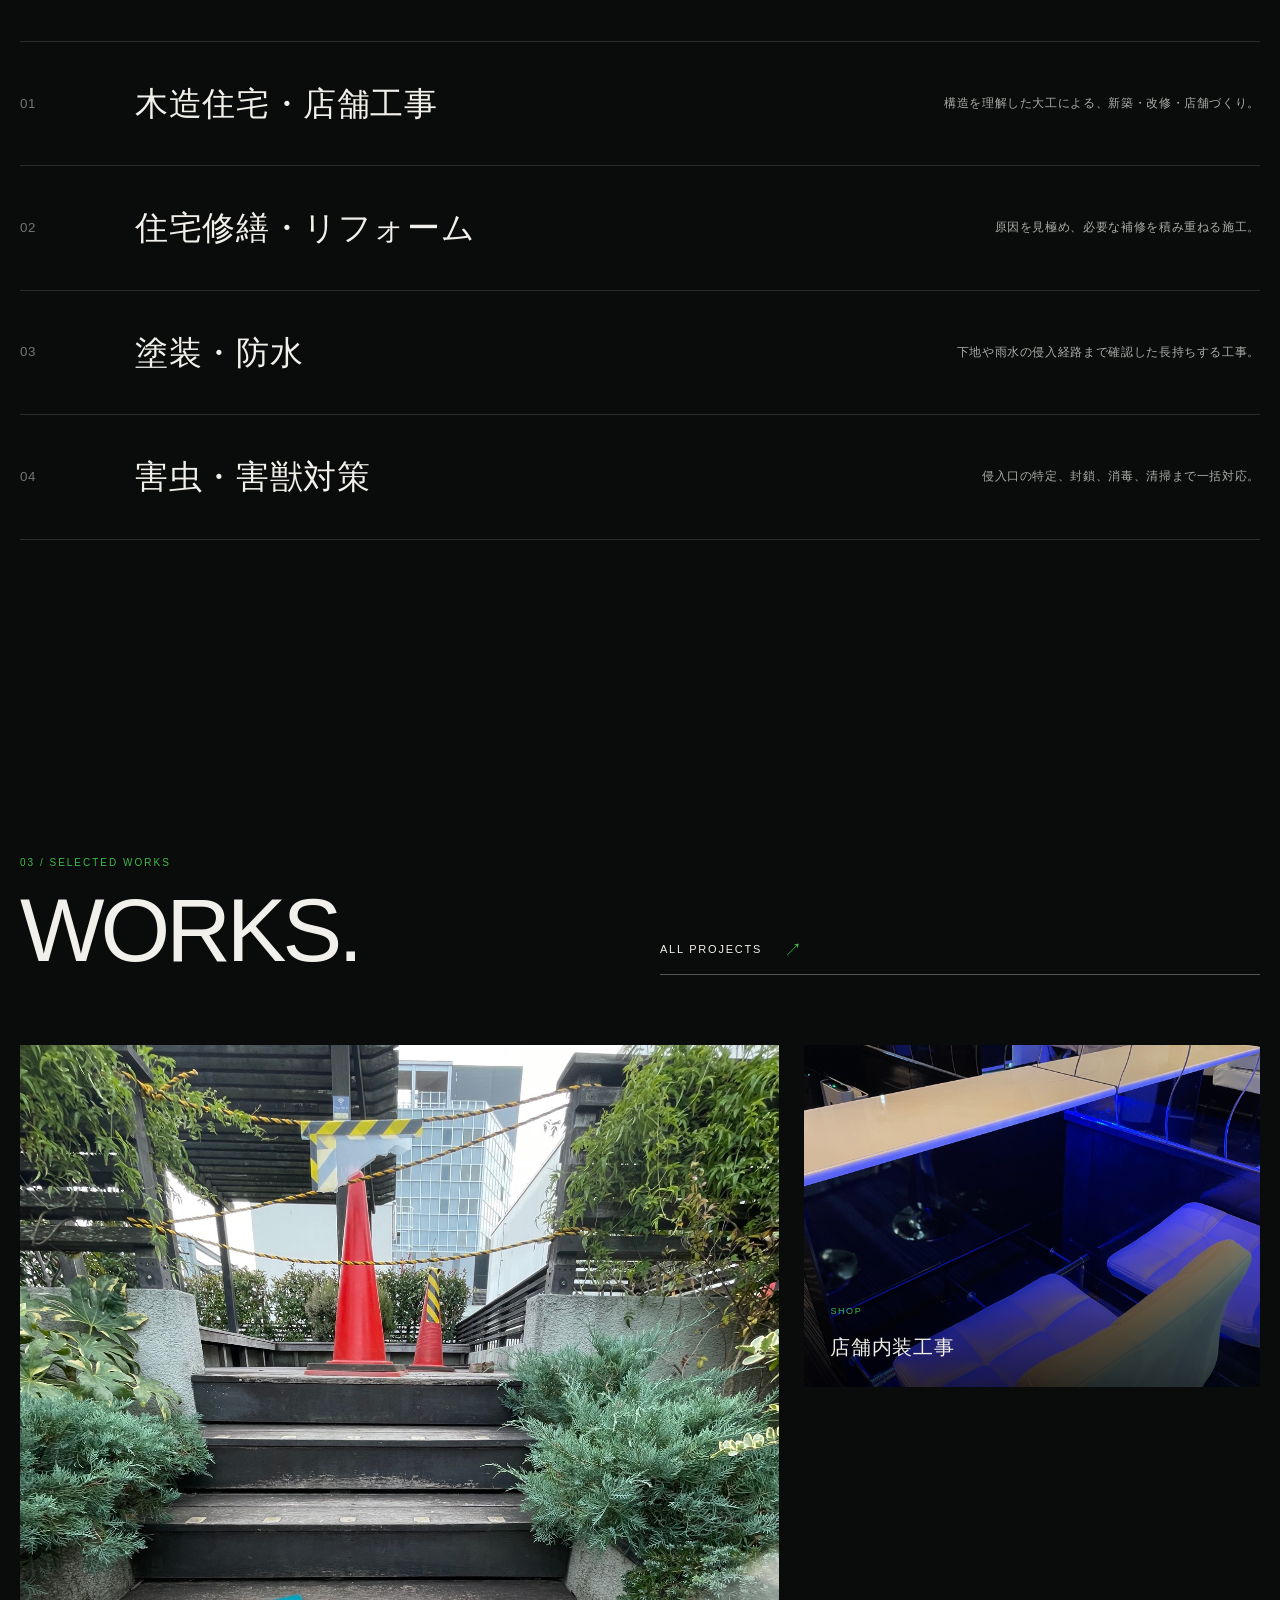
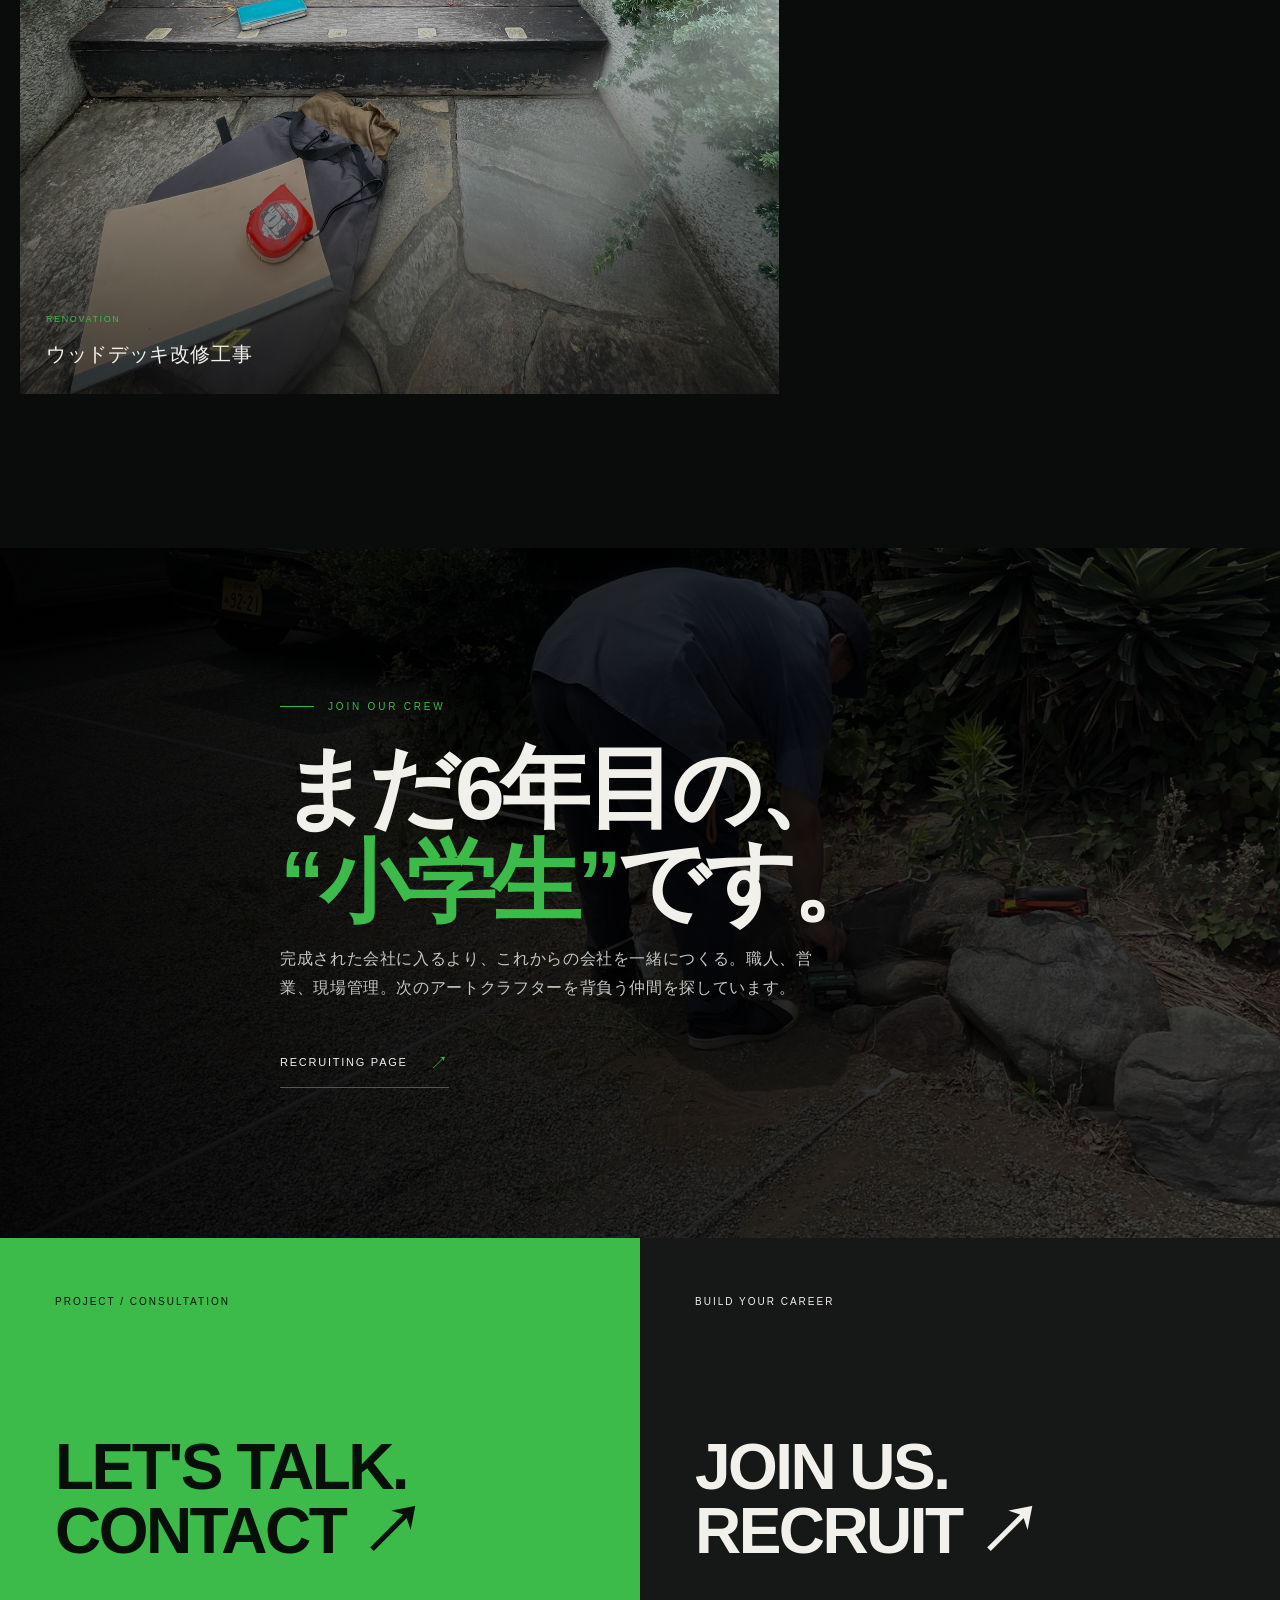
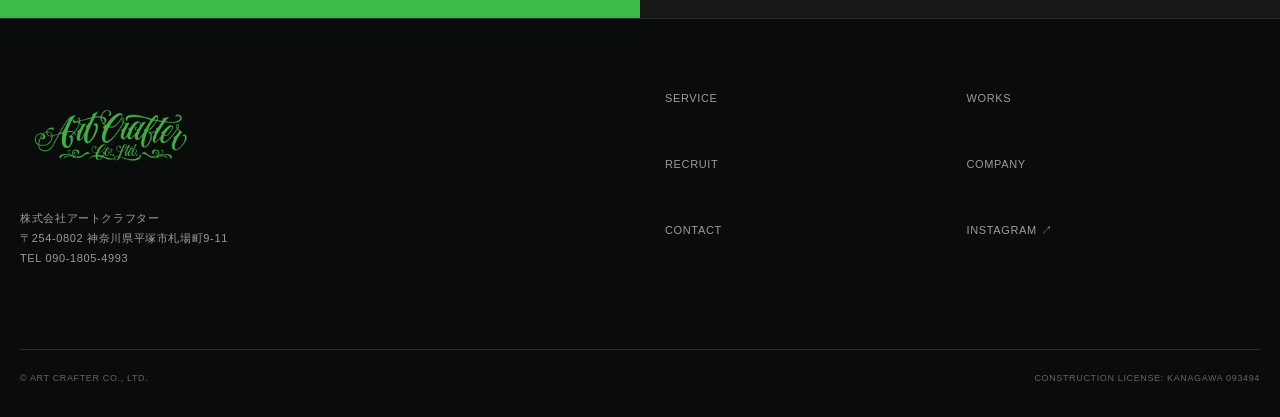
==== commit a64cf04e: "Refine header branding and wildlife wording" ====
--- a/index.html
+++ b/index.html
@@ -1,9 +1,9 @@
-<!doctype html><html lang="ja"><head><meta charset="utf-8"><meta name="viewport" content="width=device-width,initial-scale=1"><title>株式会社アートクラフター｜湘南・平塚の建築会社</title><meta name="description" content="湘南・平塚を中心に、木造住宅、店舗工事、修繕、外獣対策、塗装、リフォームまで。大工の目線で建物を守り、育てる株式会社アートクラフター。"><meta name="keywords" content="平塚 建築会社,湘南 リフォーム,平塚 リフォーム,大工 求人 湘南"><meta property="og:title" content="株式会社アートクラフター"><meta property="og:description" content="CRAFT THE LIFE. 大工の目線で、建物を守り、育てる。"><meta property="og:image" content="https://artcrafter.jp/assets/images/house-05.jpg"><meta property="og:url" content="https://artcrafter.jp/"><meta property="og:type" content="website"><link rel="canonical" href="https://artcrafter.jp/"><link rel="stylesheet" href="styles.css"><link rel="stylesheet" href="hero-generated.css"></head><body>
+<!doctype html><html lang="ja"><head><meta charset="utf-8"><meta name="viewport" content="width=device-width,initial-scale=1"><title>株式会社アートクラフター｜湘南・平塚の建築会社</title><meta name="description" content="湘南・平塚を中心に、木造住宅、店舗工事、修繕、害獣対策、塗装、リフォームまで。大工の目線で建物を守り、育てる株式会社アートクラフター。"><meta name="keywords" content="平塚 建築会社,湘南 リフォーム,平塚 リフォーム,大工 求人 湘南"><meta property="og:title" content="株式会社アートクラフター"><meta property="og:description" content="CRAFT THE LIFE. 大工の目線で、建物を守り、育てる。"><meta property="og:image" content="https://artcrafter.jp/assets/images/house-05.jpg"><meta property="og:url" content="https://artcrafter.jp/"><meta property="og:type" content="website"><link rel="canonical" href="https://artcrafter.jp/"><link rel="stylesheet" href="styles.css"><link rel="stylesheet" href="header-enhancement.css"><link rel="stylesheet" href="hero-generated.css"></head><body>
 <header class="header"><div class="header-inner"><a class="brand" href="index.html"><img src="assets/brand/logo-green.png" alt="Art Crafter"><span>株式会社アートクラフター</span></a><button class="menu" aria-label="メニュー">MENU</button><nav class="nav"><a class="active" href="index.html">TOP</a><a href="service.html">SERVICE</a><a href="works.html">WORKS</a><a href="recruit.html">RECRUIT</a><a href="company.html">COMPANY</a><a href="contact.html">CONTACT</a></nav></div></header>
 <main><section class="hero"><div class="hero-media hero-media-generated"><img src="assets/images/hero-generated-nopeople-v1.png" alt="湘南の木造建築現場に組まれた精密な木組み"></div><div class="wrap hero-copy"><div class="eyebrow">SHONAN / HIRATSUKA</div><h1>CRAFT<br>THE <em>LIFE.</em></h1><p class="hero-sub">ただ作るだけじゃない。大工の目線で原因を見抜き、直し、建物のこれからをつくる。職人とカルチャーが息づく建設ブランド。</p></div><div class="scroll">SCROLL</div></section>
-<section class="section"><div class="wrap"><div class="section-head reveal"><div><span class="section-number">01 / PHILOSOPHY</span><h2 class="section-title">CRAFT<br>BEYOND.</h2></div><p class="section-lead">木造住宅・店舗工事から修繕、塗装、害虫・外獣対策まで。分野で線を引かず、建物に起きていることを総合的に捉えます。</p></div><p class="statement reveal">表面をきれいにする前に、<br><span class="accent">傷んだ理由を見つける。</span><br>それが、大工の仕事だと思う。</p></div></section>
-<section class="section"><div class="wrap split"><div class="media media-tall reveal"><img src="assets/images/pilates-03.jpg" alt="ピラティスルーム店舗改修"></div><div class="copy reveal"><div class="eyebrow">ABOUT US</div><h2>建物を、<br>総合的に守り育てる。</h2><p>代表・田中順一は、大工として25年以上現場に立ち続けてきました。構造や納まりはもちろん、雨漏れ、腐食、害虫や外獣被害まで、建物にまつわる問題を根本から見極めます。</p><p>「どこに頼めばいいかわからない」。そんな時に、まず最初に相談される存在でありたいと考えています。</p><a class="link-arrow" href="company.html">VIEW COMPANY <span>↗</span></a></div></div></section>
-<section class="section"><div class="wrap"><div class="section-head reveal"><div><span class="section-number">02 / SERVICE</span><h2 class="section-title">WHAT<br>WE DO.</h2></div><p class="section-lead">新しくつくることも、今あるものを長く活かすことも。現場経験を土台に、柔軟に応えます。</p></div><div class="service-list reveal"><a class="service-row" href="service.html"><small>01</small><h3>木造住宅・店舗工事</h3><p>構造を理解した大工による、新築・改修・店舗づくり。</p></a><a class="service-row" href="service.html"><small>02</small><h3>住宅修繕・リフォーム</h3><p>原因を見極め、必要な補修を積み重ねる施工。</p></a><a class="service-row" href="service.html"><small>03</small><h3>塗装・防水</h3><p>下地や雨水の侵入経路まで確認した長持ちする工事。</p></a><a class="service-row" href="service.html"><small>04</small><h3>害虫・外獣対策</h3><p>侵入口の特定、封鎖、消毒、清掃まで一括対応。</p></a></div></div></section>
+<section class="section"><div class="wrap"><div class="section-head reveal"><div><span class="section-number">01 / PHILOSOPHY</span><h2 class="section-title">CRAFT<br>BEYOND.</h2></div><p class="section-lead">木造住宅・店舗工事から修繕、塗装、害虫・害獣対策まで。分野で線を引かず、建物に起きていることを総合的に捉えます。</p></div><p class="statement reveal">表面をきれいにする前に、<br><span class="accent">傷んだ理由を見つける。</span><br>それが、大工の仕事だと思う。</p></div></section>
+<section class="section"><div class="wrap split"><div class="media media-tall reveal"><img src="assets/images/pilates-03.jpg" alt="ピラティスルーム店舗改修"></div><div class="copy reveal"><div class="eyebrow">ABOUT US</div><h2>建物を、<br>総合的に守り育てる。</h2><p>代表・田中順一は、大工として25年以上現場に立ち続けてきました。構造や納まりはもちろん、雨漏れ、腐食、害虫や害獣被害まで、建物にまつわる問題を根本から見極めます。</p><p>「どこに頼めばいいかわからない」。そんな時に、まず最初に相談される存在でありたいと考えています。</p><a class="link-arrow" href="company.html">VIEW COMPANY <span>↗</span></a></div></div></section>
+<section class="section"><div class="wrap"><div class="section-head reveal"><div><span class="section-number">02 / SERVICE</span><h2 class="section-title">WHAT<br>WE DO.</h2></div><p class="section-lead">新しくつくることも、今あるものを長く活かすことも。現場経験を土台に、柔軟に応えます。</p></div><div class="service-list reveal"><a class="service-row" href="service.html"><small>01</small><h3>木造住宅・店舗工事</h3><p>構造を理解した大工による、新築・改修・店舗づくり。</p></a><a class="service-row" href="service.html"><small>02</small><h3>住宅修繕・リフォーム</h3><p>原因を見極め、必要な補修を積み重ねる施工。</p></a><a class="service-row" href="service.html"><small>03</small><h3>塗装・防水</h3><p>下地や雨水の侵入経路まで確認した長持ちする工事。</p></a><a class="service-row" href="service.html"><small>04</small><h3>害虫・害獣対策</h3><p>侵入口の特定、封鎖、消毒、清掃まで一括対応。</p></a></div></div></section>
 <section class="section"><div class="wrap"><div class="section-head reveal"><div><span class="section-number">03 / SELECTED WORKS</span><h2 class="section-title">WORKS.</h2></div><a class="link-arrow" href="works.html">ALL PROJECTS <span>↗</span></a></div><div class="works-grid"><a class="work large reveal" href="works.html"><img src="assets/images/deck-04.jpg" alt="ウッドデッキ改修"><div class="work-label"><small>RENOVATION</small><h3>ウッドデッキ改修工事</h3></div></a><a class="work reveal" href="works.html"><img src="assets/images/culture-05.jpg" alt="店舗内装工事"><div class="work-label"><small>SHOP</small><h3>店舗内装工事</h3></div></a><a class="work reveal" href="works.html"><img src="assets/images/omotesando-01.jpg" alt="表参道居室改装"><div class="work-label"><small>INTERIOR</small><h3>居室部改装工事</h3></div></a></div></div></section>
 <section class="recruit-band"><div class="bg"><img src="assets/images/house-01.jpg" alt="アートクラフターの職人"></div><div class="wrap recruit-copy reveal"><div class="eyebrow">JOIN OUR CREW</div><h2>まだ6年目の、<br><span class="green">“小学生”</span>です。</h2><p>完成された会社に入るより、これからの会社を一緒につくる。職人、営業、現場管理。次のアートクラフターを背負う仲間を探しています。</p><a class="link-arrow" href="recruit.html">RECRUITING PAGE <span>↗</span></a></div></section>
 <section class="cta"><a class="cta-contact" href="contact.html"><span class="cta-label">PROJECT / CONSULTATION</span><h2>LET'S TALK.<br>CONTACT ↗</h2></a><a class="cta-recruit" href="recruit.html"><span class="cta-label">BUILD YOUR CAREER</span><h2>JOIN US.<br>RECRUIT ↗</h2></a></section></main>
--- a/header-enhancement.css
+++ b/header-enhancement.css
@@ -0,0 +1,36 @@
+.brand {
+  gap: 17px;
+}
+
+.brand span {
+  position: relative;
+  padding: 4px 0 5px;
+  color: #f3f4ef;
+  font-size: 16px;
+  font-weight: 700;
+  letter-spacing: .1em;
+  text-shadow: 0 1px 16px rgba(0, 0, 0, .75);
+}
+
+.brand span::after {
+  content: "";
+  position: absolute;
+  left: 0;
+  bottom: 0;
+  width: 32px;
+  height: 1px;
+  background: var(--green);
+}
+
+@media (max-width: 1050px) {
+  .brand span {
+    font-size: 13px;
+    letter-spacing: .09em;
+  }
+}
+
+@media (max-width: 800px) {
+  .brand span {
+    display: none;
+  }
+}
